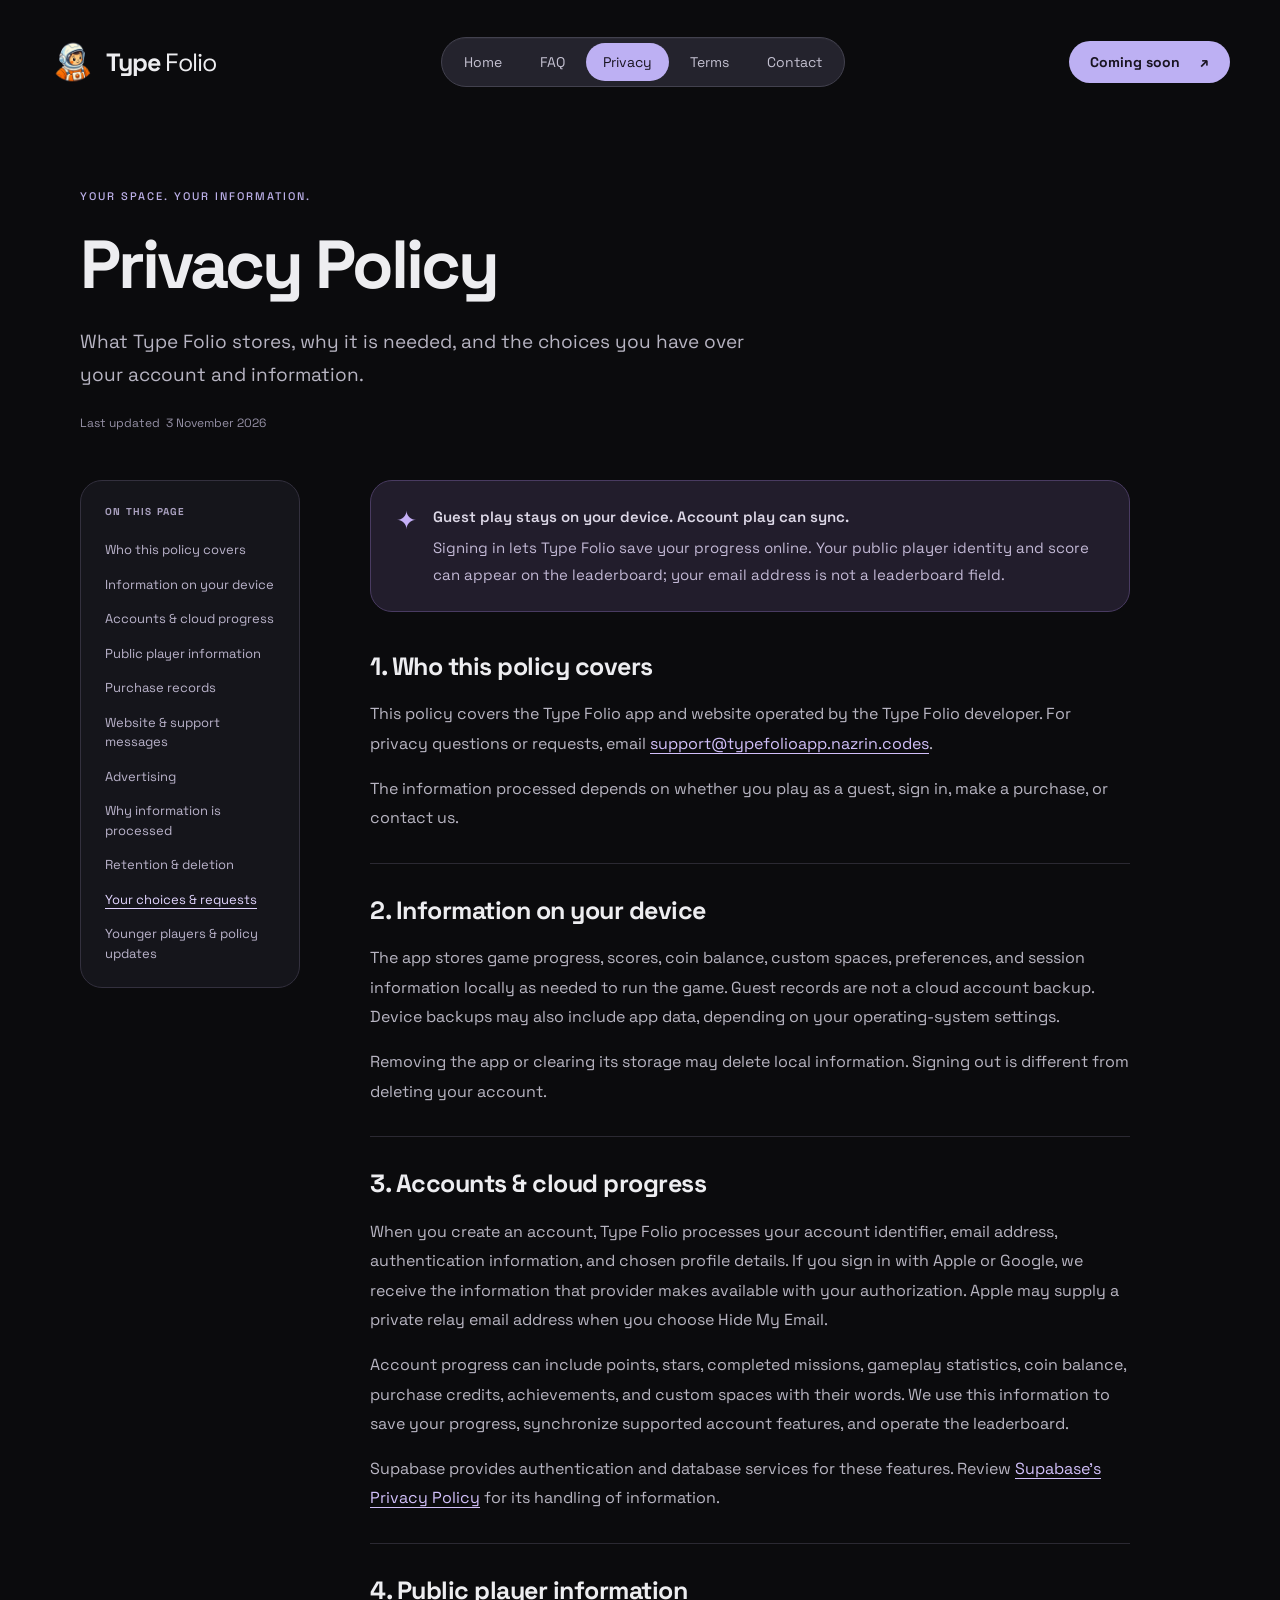
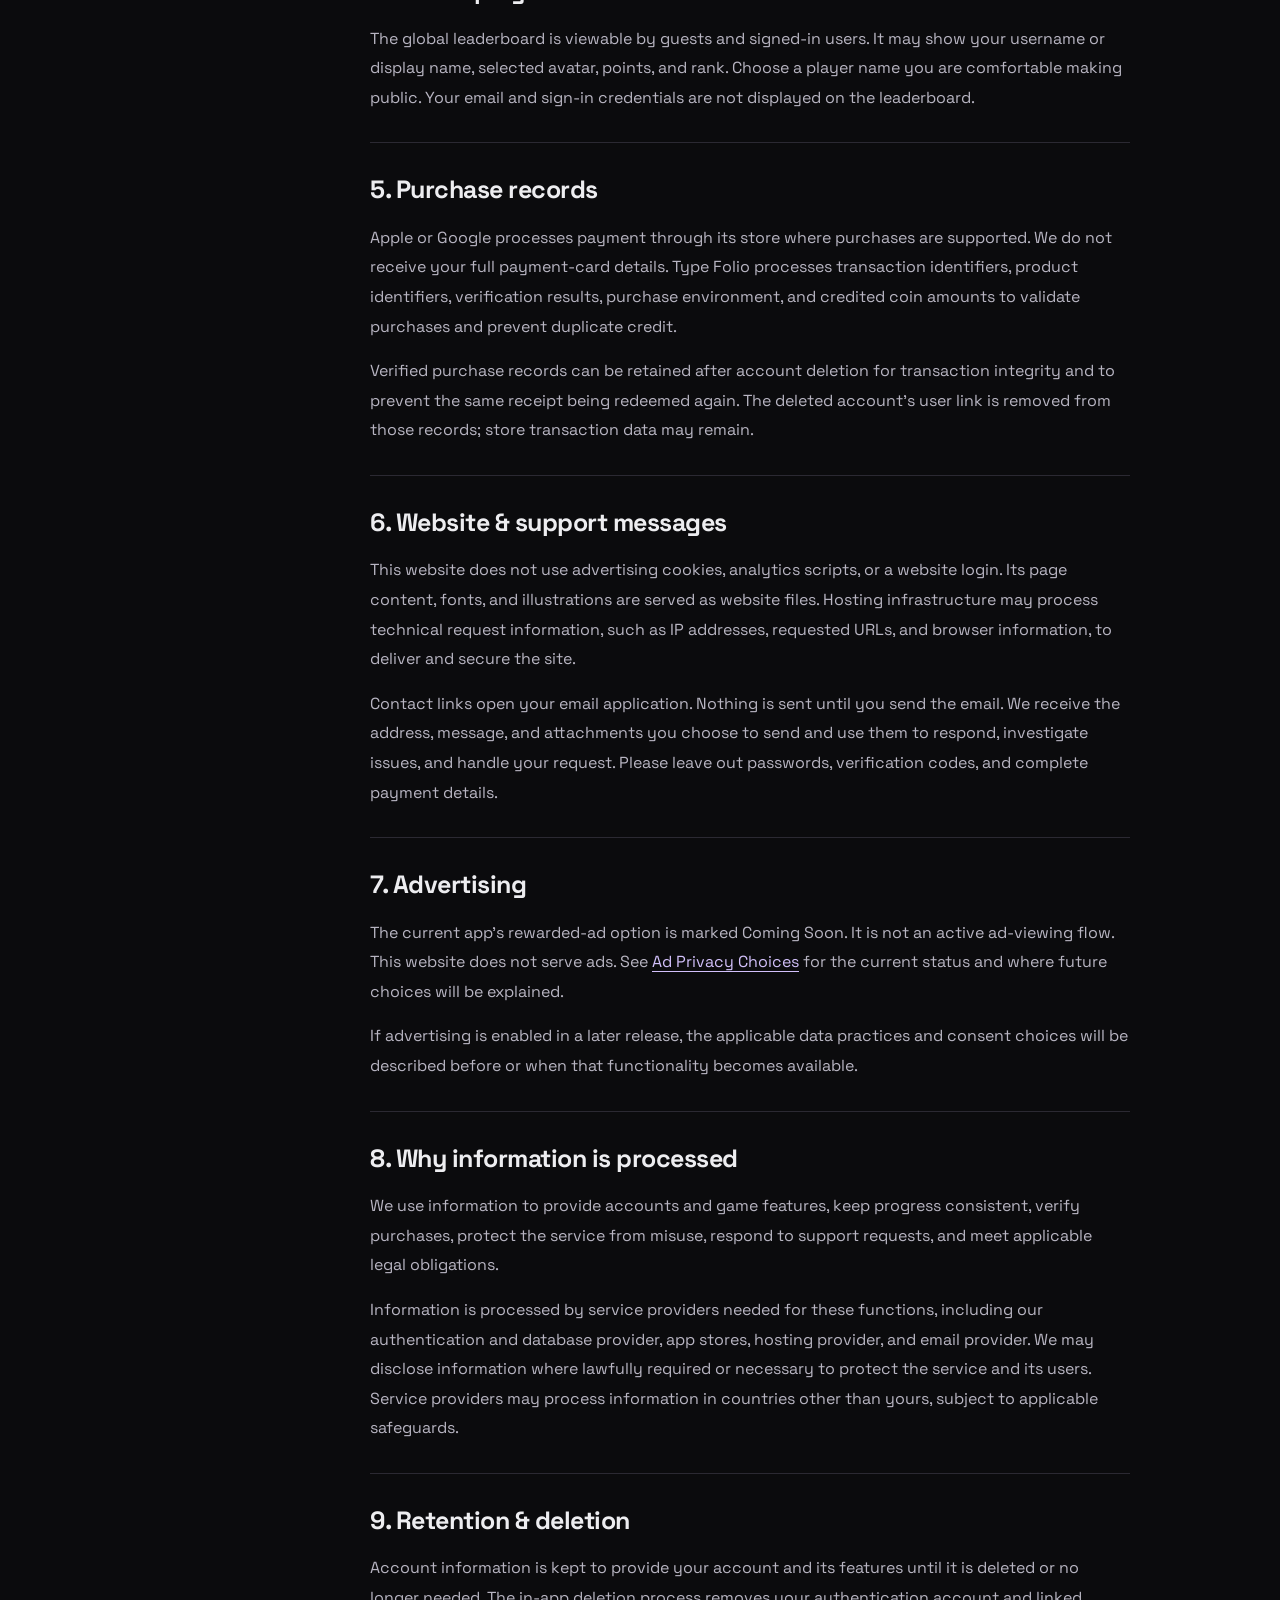
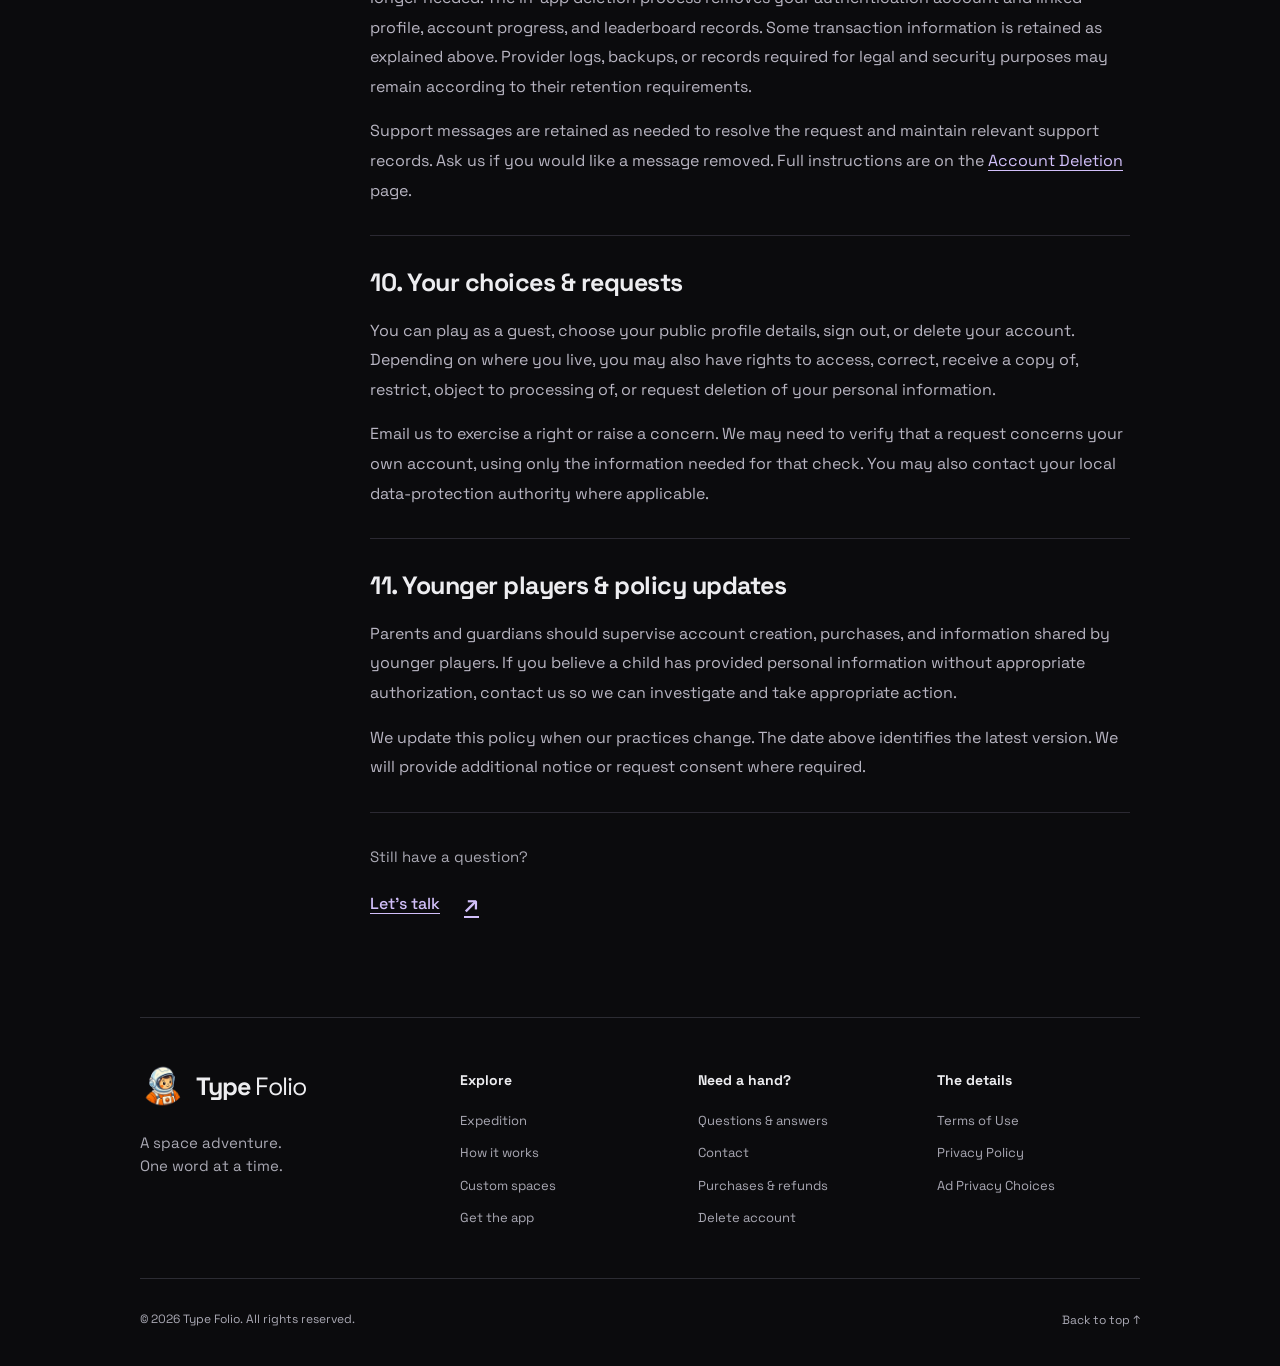
==== privacy/index.html @ df559424 "Initial release." ====
<!doctype html><html lang="en"><head><meta charset="utf-8"><meta name="viewport" content="width=device-width, initial-scale=1"><meta name="theme-color" content="#0b0b0d"><meta name="color-scheme" content="dark"><meta name="description" content="What Type Folio stores, why it is needed, and the choices you have over your account and information."><title>Privacy Policy — Type Folio</title><link rel="icon" type="image/png" href="../favicon.png"><link rel="apple-touch-icon" href="../assets/apple-touch-icon.png"><link rel="stylesheet" href="../styles.css"><link rel="stylesheet" href="../site-pages.css"><script src="../script.js" defer></script></head><body class="reading-page" id="top"><a class="skip-link" href="#main">Skip to content</a><div class="header-shell"><header class="site-header container">
<a class="brand" href="../index.html" aria-label="Type Folio home"><img src="../assets/icon.webp" width="46" height="46" alt=""><span>Type <b>Folio</b></span></a>
<button class="menu-toggle" type="button" aria-expanded="false" aria-controls="main-nav" aria-label="Open navigation"><span></span><span></span></button>
<nav class="main-nav" id="main-nav" aria-label="Main navigation"><a href="../index.html">Home</a><a href="../faq/">FAQ</a><a href="../privacy/" class="active" aria-current="page">Privacy</a><a href="../terms/">Terms</a><a href="../contact/">Contact</a></nav>
<a class="button header-cta" href="../index.html#download">Coming soon <span aria-hidden="true">↗</span></a>
</header></div><main class="container reading-main" id="main"><div class="legal-intro"><p class="eyebrow">YOUR SPACE. YOUR INFORMATION.</p><h1>Privacy Policy</h1><p>What Type Folio stores, why it is needed, and the choices you have over your account and information.</p><span class="legal-updated">Last updated <time datetime="2026-11-03">3 November 2026</time></span></div><div class="legal-layout"><nav class="legal-toc" aria-label="On this page"><span>ON THIS PAGE</span><a href="#overview">Who this policy covers</a><a href="#local-data">Information on your device</a><a href="#account-data">Accounts & cloud progress</a><a href="#public-profile">Public player information</a><a href="#purchase-data">Purchase records</a><a href="#website">Website & support messages</a><a href="#advertising">Advertising</a><a href="#use-and-sharing">Why information is processed</a><a href="#retention">Retention & deletion</a><a href="#choices">Your choices & requests</a><a href="#children-and-updates">Younger players & policy updates</a></nav><article class="legal-content"><aside class="legal-highlight"><span aria-hidden="true">✦</span><p><strong>Guest play stays on your device. Account play can sync.</strong>Signing in lets Type Folio save your progress online. Your public player identity and score can appear on the leaderboard; your email address is not a leaderboard field.</p></aside><section id="overview"><h2>1. Who this policy covers</h2><p>This policy covers the Type Folio app and website operated by the Type Folio developer. For privacy questions or requests, email <a href="mailto:support@typefolioapp.nazrin.codes">support@typefolioapp.nazrin.codes</a>.</p><p>The information processed depends on whether you play as a guest, sign in, make a purchase, or contact us.</p></section><section id="local-data"><h2>2. Information on your device</h2><p>The app stores game progress, scores, coin balance, custom spaces, preferences, and session information locally as needed to run the game. Guest records are not a cloud account backup. Device backups may also include app data, depending on your operating-system settings.</p><p>Removing the app or clearing its storage may delete local information. Signing out is different from deleting your account.</p></section><section id="account-data"><h2>3. Accounts & cloud progress</h2><p>When you create an account, Type Folio processes your account identifier, email address, authentication information, and chosen profile details. If you sign in with Apple or Google, we receive the information that provider makes available with your authorization. Apple may supply a private relay email address when you choose Hide My Email.</p><p>Account progress can include points, stars, completed missions, gameplay statistics, coin balance, purchase credits, achievements, and custom spaces with their words. We use this information to save your progress, synchronize supported account features, and operate the leaderboard.</p><p>Supabase provides authentication and database services for these features. Review <a href="https://supabase.com/privacy">Supabase’s Privacy Policy</a> for its handling of information.</p></section><section id="public-profile"><h2>4. Public player information</h2><p>The global leaderboard is viewable by guests and signed-in users. It may show your username or display name, selected avatar, points, and rank. Choose a player name you are comfortable making public. Your email and sign-in credentials are not displayed on the leaderboard.</p></section><section id="purchase-data"><h2>5. Purchase records</h2><p>Apple or Google processes payment through its store where purchases are supported. We do not receive your full payment-card details. Type Folio processes transaction identifiers, product identifiers, verification results, purchase environment, and credited coin amounts to validate purchases and prevent duplicate credit.</p><p>Verified purchase records can be retained after account deletion for transaction integrity and to prevent the same receipt being redeemed again. The deleted account’s user link is removed from those records; store transaction data may remain.</p></section><section id="website"><h2>6. Website & support messages</h2><p>This website does not use advertising cookies, analytics scripts, or a website login. Its page content, fonts, and illustrations are served as website files. Hosting infrastructure may process technical request information, such as IP addresses, requested URLs, and browser information, to deliver and secure the site.</p><p>Contact links open your email application. Nothing is sent until you send the email. We receive the address, message, and attachments you choose to send and use them to respond, investigate issues, and handle your request. Please leave out passwords, verification codes, and complete payment details.</p></section><section id="advertising"><h2>7. Advertising</h2><p>The current app’s rewarded-ad option is marked Coming Soon. It is not an active ad-viewing flow. This website does not serve ads. See <a href="../ad-privacy/">Ad Privacy Choices</a> for the current status and where future choices will be explained.</p><p>If advertising is enabled in a later release, the applicable data practices and consent choices will be described before or when that functionality becomes available.</p></section><section id="use-and-sharing"><h2>8. Why information is processed</h2><p>We use information to provide accounts and game features, keep progress consistent, verify purchases, protect the service from misuse, respond to support requests, and meet applicable legal obligations.</p><p>Information is processed by service providers needed for these functions, including our authentication and database provider, app stores, hosting provider, and email provider. We may disclose information where lawfully required or necessary to protect the service and its users. Service providers may process information in countries other than yours, subject to applicable safeguards.</p></section><section id="retention"><h2>9. Retention & deletion</h2><p>Account information is kept to provide your account and its features until it is deleted or no longer needed. The in-app deletion process removes your authentication account and linked profile, account progress, and leaderboard records. Some transaction information is retained as explained above. Provider logs, backups, or records required for legal and security purposes may remain according to their retention requirements.</p><p>Support messages are retained as needed to resolve the request and maintain relevant support records. Ask us if you would like a message removed. Full instructions are on the <a href="../delete-account/">Account Deletion</a> page.</p></section><section id="choices"><h2>10. Your choices & requests</h2><p>You can play as a guest, choose your public profile details, sign out, or delete your account. Depending on where you live, you may also have rights to access, correct, receive a copy of, restrict, object to processing of, or request deletion of your personal information.</p><p>Email us to exercise a right or raise a concern. We may need to verify that a request concerns your own account, using only the information needed for that check. You may also contact your local data-protection authority where applicable.</p></section><section id="children-and-updates"><h2>11. Younger players & policy updates</h2><p>Parents and guardians should supervise account creation, purchases, and information shared by younger players. If you believe a child has provided personal information without appropriate authorization, contact us so we can investigate and take appropriate action.</p><p>We update this policy when our practices change. The date above identifies the latest version. We will provide additional notice or request consent where required.</p></section><div class="legal-endnote"><p>Still have a question?</p><a class="text-link" href="../contact/">Let’s talk <span aria-hidden="true">↗</span></a></div></article></div></main><footer class="site-footer container"><div class="footer-main"><div class="footer-brand"><a class="brand" href="../index.html"><img src="../assets/icon.webp" width="42" height="42" alt=""><span>Type <b>Folio</b></span></a><p>A space adventure.<br>One word at a time.</p></div><div class="footer-links"><h2>Explore</h2><a href="../index.html#expedition">Expedition</a><a href="../index.html#how-it-works">How it works</a><a href="../index.html#custom-spaces">Custom spaces</a><a href="../index.html#download">Get the app</a></div><div class="footer-links"><h2>Need a hand?</h2><a href="../faq/">Questions & answers</a><a href="../contact/">Contact</a><a href="../purchases/">Purchases & refunds</a><a href="../delete-account/">Delete account</a></div><div class="footer-links"><h2>The details</h2><a href="../terms/">Terms of Use</a><a href="../privacy/">Privacy Policy</a><a href="../ad-privacy/">Ad Privacy Choices</a></div></div><div class="footer-bottom"><p>© <span id="year">2026</span> Type Folio. All rights reserved.</p><a href="#top">Back to top <span aria-hidden="true">↑</span></a></div></footer></body></html>
---- styles.css ----
@font-face{font-family:Space;src:url('assets/space-grotesk.ttf') format('truetype');font-weight:300 700;font-display:swap}
:root{color-scheme:dark;--bg:#0b0b0d;--panel:#141418;--text:#ededf0;--muted:#aaa9b4;--line:#2c2c33;--blue:#849cff;--lilac:#beb1f5}
*{box-sizing:border-box}html{scroll-behavior:smooth;scroll-padding-top:110px}body{margin:0;background:var(--bg);color:var(--text);font-family:Space,Arial,sans-serif;-webkit-font-smoothing:antialiased}button,a{-webkit-tap-highlight-color:transparent}a{color:inherit;text-decoration:none}button{font:inherit;color:inherit;cursor:pointer}button:focus-visible,a:focus-visible,summary:focus-visible,[tabindex="0"]:focus-visible{outline:3px solid var(--blue);outline-offset:7px}img{display:block;max-width:100%;height:auto}p,h1,h2,h3{margin:0}p{color:var(--muted);line-height:1.55}button{border:0}svg{display:block}::selection{background:#8399ff;color:#0b0b0d}.container{width:min(100% - 64px,1000px);margin-inline:auto}.site-header{position:sticky;top:0;z-index:20;background:#0b0b0deF;backdrop-filter:blur(16px);border-bottom:1px solid var(--line)}.nav{height:82px;display:flex;align-items:center;justify-content:space-between}.brand{display:inline-flex;gap:10px;align-items:center;font-size:25px;letter-spacing:-1.3px;font-weight:700}.brand img{object-fit:contain}.button{display:inline-flex;align-items:center;justify-content:center;gap:30px;background:#2c2c33;padding:13px 27px;border-radius:10px;font-size:16px;font-weight:700;transition:background .2s,transform .2s}.button:hover{background:#3a3a45;transform:translateY(-2px)}.skip-link{position:fixed;top:-80px;left:20px;padding:16px;background:var(--text);color:var(--bg);z-index:100}.skip-link:focus{top:10px}
.hero{padding-top:134px;padding-bottom:110px}.hero h1{font-size:clamp(76px,9.1vw,132px);line-height:.99;letter-spacing:-8px;font-weight:700}.hero h1 span{color:var(--lilac)}.hero-bottom{margin-top:52px;display:flex;align-items:flex-end;justify-content:space-between}.hero-bottom p{font-size:25px;line-height:1.4}.text-link{display:inline-flex;align-items:center;gap:24px;font-size:16px;font-weight:500;padding-block:12px}.text-link:hover{color:var(--lilac)}.text-link span{font-size:24px}.showcase{display:grid;grid-template-columns:1fr 1fr;gap:45px;align-items:center;min-height:780px}.showcase-copy{padding-bottom:55px;position:relative;z-index:2}.feature-tabs button{width:100%;display:flex;justify-content:space-between;padding:22px 0;border-top:1px solid #45454e;background:transparent;text-align:left;color:#8d8c98;font-size:25px;font-weight:500;transition:color .2s}.feature-tabs button:last-child{border-bottom:1px solid #45454e}.feature-tabs button span{opacity:0}.feature-tabs button[aria-selected="true"],.feature-tabs button:hover{color:var(--text)}.feature-tabs button[aria-selected="true"] span{opacity:1;color:var(--lilac)}.preview-description{font-size:18px;margin-top:30px;max-width:355px;min-height:112px}.showcase-visual{position:relative;display:flex;justify-content:flex-end;isolation:isolate}.phone{position:relative;border:3px solid #53535b;border-radius:48px;padding:7px;background:#030305;box-shadow:inset 0 0 0 2px #202024,0 25px 65px #0007;flex-shrink:0;overflow:hidden}.phone img{width:100%;border-radius:37px}.phone .island{position:absolute;top:15px;left:50%;transform:translateX(-50%);width:25%;height:24px;background:#030305;border-radius:20px}.hero-phone{width:367px;transform:rotate(3deg)}.orbit{position:absolute;width:620px;height:300px;border:1px solid #363042;border-radius:50%;z-index:-1;left:-150px;top:290px;transform:rotate(-32deg)}.orbit-two{transform:rotate(30deg);border-color:#262532}.floating-star{position:absolute;font-size:70px;color:var(--lilac);left:0;top:100px}.section-space{margin-top:175px}.eyebrow,.mini-label{font-size:12px;letter-spacing:2px;font-weight:500;color:var(--muted)}h2{font-size:clamp(48px,6.5vw,86px);line-height:1.04;letter-spacing:-4.5px;font-weight:700}.intro h2{margin-top:27px}.large-copy{font-size:27px;line-height:1.5;max-width:860px;margin-top:36px}.giant-type{font-size:clamp(85px,12vw,166px);font-weight:700;line-height:.95;letter-spacing:-10px;position:relative;padding:135px 0 80px;color:#ededf0}.giant-type span{display:block;color:#38383f}.giant-type img{position:absolute;width:660px;top:55px;right:-75px;transform:rotate(-9deg);pointer-events:none}.section-heading{display:flex;justify-content:space-between;align-items:flex-end;gap:30px;margin-bottom:52px}.section-heading>p{font-size:24px;line-height:1.4;max-width:350px;padding-bottom:6px}.panel{background:var(--panel);border:1px solid var(--line);border-radius:30px;overflow:hidden}.gameplay-panel{height:675px;display:flex;gap:36px;padding:65px 50px 0 58px;position:relative;background:radial-gradient(ellipse at 90% 80%,#1d2741,transparent 65%),var(--panel)}.gameplay-copy{flex:1;padding-top:10px;z-index:1}.gameplay-copy h3,.leaderboard-copy h3{font-size:62px;letter-spacing:-3px;line-height:1.08;margin-top:28px}.gameplay-copy p{font-size:18px;max-width:310px;margin-top:24px}.gameplay-phone{width:345px;transform:rotate(7deg);align-self:flex-start}.word-keys{display:flex;gap:7px;margin-top:38px}.word-keys span{height:47px;width:44px;display:grid;place-items:center;background:#292b39;border:1px solid #4e5166;border-bottom:5px solid #1d1f2a;border-radius:9px;color:#d4d9fa;font-size:20px}.feature-grid{display:grid;grid-template-columns:1fr 1fr;gap:65px;margin-top:55px}.feature-card h3{font-size:30px;letter-spacing:-1px;margin:25px 0 13px}.feature-card p{font-size:19px}.feature-icon{width:54px;height:54px;display:grid;place-items:center;border-radius:15px}.ice{font-size:38px;background:#1b3448;color:#bce8ff}.shield{background:#163e31;color:#7aebb4;padding:8px}.difficulty-options{display:grid;grid-template-columns:repeat(3,1fr);gap:12px;margin-bottom:20px}.difficulty-options button{padding:22px 25px;border:1px solid var(--line);border-radius:14px;background:transparent;text-align:left;display:flex;justify-content:space-between;font-size:20px}.difficulty-options button span{font-size:14px;color:var(--muted)}.difficulty-options button[aria-selected=true]{background:#2b2938;border-color:#807694}.difficulty-options button[aria-selected=true] span{color:#e5d2ff}.difficulty-panel{display:grid;grid-template-columns:1fr 1fr;min-height:340px;padding:55px;align-items:center}.difficulty-panel h3{font-size:clamp(30px,4vw,56px);letter-spacing:-2px;margin:19px 0}.difficulty-panel p{max-width:350px;font-size:18px}.difficulty-art{position:relative;min-height:230px}.difficulty-art img{position:absolute;width:420px;max-width:none;top:-15px;left:-15px}.speed-line{position:absolute;left:0;top:50%;width:90px;height:1px;background:linear-gradient(90deg,transparent,#9a9ebd);transform:rotate(-25deg)}.speed-line:nth-child(2){top:70%;left:40px;width:130px}.speed-line:nth-child(3){top:90%;left:60px;width:70px}.custom-panel{height:700px;display:grid;grid-template-columns:1fr 1fr;gap:30px;padding:55px 55px 0}.custom-copy h3,.progress-grid h3{font-size:32px;letter-spacing:-1px}.custom-copy p{font-size:19px;max-width:340px;margin-top:20px}.custom-world{width:440px;max-width:125%;margin-top:16px;margin-left:-55px}.custom-phone{width:340px;margin-top:68px;transform:rotate(5deg)}.progress-grid{display:grid;grid-template-columns:1fr 1fr;gap:24px}.progress-grid article{height:620px;padding:40px 34px}.progress-grid p{font-size:19px;margin-top:18px}.badges-art{position:relative;height:310px;margin:10px -34px}.badges-art img{position:absolute;width:48%;top:90px;left:-5%;transform:rotate(-14deg)}.badges-art img:nth-child(2){width:65%;left:18%;top:26px;z-index:1;transform:rotate(4deg)}.badges-art img:nth-child(3){left:58%;transform:rotate(17deg)}.badge-panel>.mini-label{display:block;text-align:center;margin-top:15px}.growth-phone{width:280px;margin:37px auto 0;transform:rotate(-6deg)}.leaderboard-panel{height:700px;display:grid;grid-template-columns:1fr 1fr;gap:45px;padding:65px 50px 0 58px;background:radial-gradient(ellipse at 100% 100%,#172e37,transparent 65%),var(--panel)}.leaderboard-copy p{font-size:19px;margin-top:24px}.leaderboard-copy .text-link{margin-top:20px}.leaderboard-phone{width:340px;transform:rotate(6deg);margin-top:25px}.faq h2{margin-bottom:50px}.faq-list{border-top:1px solid var(--line)}details{border-bottom:1px solid var(--line);padding:27px 0}summary{list-style:none;display:flex;justify-content:space-between;align-items:center;gap:25px;cursor:pointer;font-size:23px;font-weight:500}summary::-webkit-details-marker{display:none}summary span{font-weight:300;font-size:33px;color:var(--muted)}details[open] summary span{transform:rotate(45deg)}details p{font-size:18px;max-width:790px;margin-top:20px;padding-right:30px}.download{padding-bottom:110px}.download-icon{margin-bottom:40px;width:110px}.download h2{font-size:clamp(60px,8.1vw,112px);letter-spacing:-6px}.download h2 span{color:var(--lilac)}.download>p{font-size:26px;margin-top:32px}.store-options{display:flex;flex-wrap:wrap;align-items:flex-start;gap:12px;margin-top:29px}.store-card{display:flex;align-items:center;gap:10px;background:#202025;border:1px solid #393940;border-radius:12px;padding:11px 19px;flex:0 0 auto;width:176px;max-width:100%;text-align:left}.store-card svg{width:27px;height:31px;flex-shrink:0}.store-card div>span{display:block;font-size:9px;line-height:1.4;color:var(--muted);white-space:nowrap}.store-card strong{display:block;font-size:19px;line-height:1.2;font-weight:700;letter-spacing:-.4px;white-space:nowrap}.footer{border-top:1px solid var(--line);display:flex;align-items:center;justify-content:space-between;gap:25px;padding-block:35px}.footer .brand{font-size:21px}.footer p{font-size:13px}.footer .text-link{font-size:13px}
@media(min-width:1500px){.hero{padding-top:155px}}@media(max-width:1000px){.giant-type img{right:-10px;width:59%}.hero h1{letter-spacing:-6px}.showcase{gap:25px}.hero-phone{width:320px}.showcase-visual{justify-content:center}.orbit{width:480px;left:-70px}.gameplay-panel,.leaderboard-panel{padding-inline:35px}.gameplay-phone,.leaderboard-phone{width:300px}.custom-panel{padding-inline:35px;gap:20px}.custom-phone{width:290px}.section-heading>p{font-size:20px}.progress-grid article{padding-inline:25px}.progress-grid h3{font-size:28px}}
@media(max-width:700px){.container{width:calc(100% - 40px)}.nav{height:72px}.brand{font-size:22px}.brand img{width:34px}.nav-cta{font-size:12px;padding:12px 16px;gap:14px}.hero{padding:82px 0 60px}.hero h1{font-size:clamp(62px,12vw,85px);letter-spacing:-4px;line-height:1.02}.hero-bottom{margin-top:32px;align-items:flex-start;flex-direction:column;gap:20px}.hero-bottom p{font-size:21px}.showcase{display:flex;flex-direction:column-reverse;gap:35px;min-height:0;overflow:hidden;padding-top:12px}.showcase-visual{width:100%;padding-bottom:8px}.hero-phone{width:265px;border-radius:38px;padding:5px;transform:rotate(3deg)}.phone img{border-radius:31px}.phone .island{height:18px;top:11px}.orbit{top:210px;left:calc(50% - 240px);width:480px;height:220px}.floating-star{left:2%;top:80px;font-size:48px}.showcase-copy{width:100%;padding-bottom:0}.feature-tabs button{padding:18px 0;font-size:23px}.preview-description{font-size:17px;min-height:80px;max-width:100%}.section-space{margin-top:100px}h2{font-size:48px;letter-spacing:-2.6px}.eyebrow{font-size:10px}.large-copy{font-size:22px;margin-top:25px}.giant-type{padding:75px 0 10px;font-size:85px;letter-spacing:-5px;min-height:280px}.giant-type img{width:80%;top:80px;right:-10px}.section-heading{display:block;margin-bottom:30px}.section-heading>p{margin-top:22px;font-size:21px}.panel{border-radius:23px}.gameplay-panel{height:855px;padding:35px 30px 0;display:block}.gameplay-copy h3{font-size:47px;margin-top:20px;letter-spacing:-2px}.gameplay-copy h3 br{display:none}.gameplay-copy p{font-size:17px;max-width:none}.word-keys{margin-top:25px}.gameplay-phone{width:260px;margin:40px auto 0;transform:rotate(5deg)}.phone{border-radius:38px;padding:5px}.feature-grid{grid-template-columns:1fr;gap:40px;margin-top:38px}.feature-card h3{font-size:27px;margin-top:18px}.feature-card p{font-size:18px}.difficulty-options{gap:7px}.difficulty-options button{padding:17px 10px;font-size:15px;display:block}.difficulty-options button span{display:block;font-size:11px;margin-top:6px}.difficulty-panel{padding:33px 27px;display:block;min-height:460px}.difficulty-panel h3{font-size:40px}.difficulty-panel p{font-size:17px}.difficulty-art{min-height:220px}.difficulty-art img{width:330px;left:0;top:-25px;max-width:115%}.custom-panel{height:850px;display:block;padding:35px 28px 0;position:relative}.custom-copy p{font-size:17px;max-width:none}.custom-world{width:210px;margin:-5px 0 0 auto;position:absolute;right:-30px;top:225px;z-index:2;pointer-events:none}.custom-phone{width:270px;margin:45px auto 0;transform:rotate(-5deg)}.progress-grid{grid-template-columns:1fr;gap:20px}.progress-grid article{height:520px;padding:34px 28px}.progress-grid h3{font-size:29px}.progress-grid p{font-size:17px}.badges-art{height:260px;margin-top:25px}.badge-panel>.mini-label{margin-top:0}.growth-phone{width:265px}.leaderboard-panel{height:840px;display:block;padding:35px 28px 0}.leaderboard-copy h3{font-size:48px;margin-top:23px;letter-spacing:-2px}.leaderboard-copy h3 br{display:none}.leaderboard-copy p{font-size:17px}.leaderboard-phone{width:270px;margin:35px auto 0}.faq h2{margin-bottom:30px}summary{font-size:18px;gap:15px}details{padding:22px 0}details p{font-size:16px}.download{padding-bottom:60px}.download-icon{width:85px;margin-bottom:30px}.download h2{font-size:clamp(45px,10.8vw,75px);letter-spacing:-3px}.download>p{font-size:22px}.store-options{gap:10px;margin-top:24px}.store-card{width:160px;padding:10px 12px;gap:8px}.store-card svg{width:23px;height:26px}.store-card strong{font-size:17px}.store-card div>span{font-size:8px}.footer{flex-wrap:wrap;padding-block:28px;gap:15px}.footer .brand{font-size:19px}.footer .text-link{margin-left:auto}.footer>p{order:3;width:100%}}
@media(prefers-reduced-motion:reduce){html{scroll-behavior:auto}*,*::before,*::after{animation:none!important;transition:none!important}}

/* Keep decorative artwork within the page without restricting section widths. */
main{overflow-x:clip}.showcase>*{min-width:0}.difficulty-panel>*{min-width:0}
@media(max-width:360px){.hero h1{font-size:55px}.nav-cta{padding-inline:10px;gap:8px}.brand{gap:6px;font-size:20px}.giant-type{font-size:72px}.download h2{font-size:42px}.store-card{width:140px;padding:10px;gap:6px}.store-card strong{font-size:16px}.gameplay-copy h3{font-size:40px}.phone{max-width:100%}}
---- site-pages.css ----
/* Shared Money Stack-inspired navigation, hero composition, and dark reading pages. */
.header-shell{margin:12px 12px 0;border:0;border-radius:0;background:transparent;position:relative;z-index:30}.site-header.container{position:relative;top:auto;min-height:100px;display:flex;align-items:center;justify-content:space-between;gap:20px;width:min(100% - 64px,1180px);background:transparent;backdrop-filter:none;border:0}.brand{white-space:nowrap;font-size:25px;letter-spacing:-1px}.brand b{font-weight:400}.brand img{width:46px;height:46px}.main-nav{display:flex;gap:4px;padding:5px;border:1px solid #42414e;border-radius:99px;background:#24232d;box-shadow:inset 0 1px 0 #ffffff08}.main-nav a{font-size:14px;padding:10px 17px;border-radius:99px;color:#c3c0d0;white-space:nowrap;transition:background .2s,color .2s}.main-nav a.active,.main-nav a[aria-current]{background:#bdb0f3;color:#191421}.main-nav a:hover:not([aria-current]){background:#393443;color:#eee6ff}.main-nav a:focus-visible{outline:2px solid #dfd3ff;outline-offset:3px}.header-cta{border-radius:99px;background:#bdb0f3;color:#191421;font-size:14px;padding:12px 21px;gap:20px}.header-cta:hover{background:#d0c5fc}.menu-toggle{display:none}.home-header{background:transparent}
.home-hero{position:relative;text-align:center;padding:0;margin-top:0;overflow:visible}.hero-copy{padding:64px 0 0;position:relative;z-index:2}.hero-eyebrow{display:inline-flex;align-items:center;gap:8px;border:1px solid #494258;border-radius:99px;background:#211d2b;padding:8px 14px;font-size:10px;letter-spacing:1.4px;color:#d0c3f7;margin-bottom:24px}.home-hero h1{font-size:clamp(60px,6.6vw,88px);line-height:1.04;letter-spacing:-4.5px}.highlight{position:relative;z-index:0;color:#c6b8fb;white-space:nowrap}.highlight:after{content:"";position:absolute;height:13px;bottom:4px;left:0;right:0;background:#67538b66;transform:rotate(-1.1deg);z-index:-1;border-radius:3px}.hero-description{font-size:20px;line-height:1.6;max-width:560px;margin:27px auto 24px}.hero-actions{display:flex;align-items:center;justify-content:center;gap:26px}.hero-actions .button{background:#bdb0f3;color:#191421;border-radius:99px;font-size:16px;padding:15px 24px;gap:24px}.hero-actions .text-link{font-size:15px}.platform-note{font-size:12px;margin-top:19px}.hero-stage{height:770px;position:relative;margin:60px auto 0;isolation:isolate}.stage-phone{position:absolute;left:50%;top:0;transform:translateX(-50%);border-radius:39px;padding:7px;border-width:2px}.stage-phone img{border-radius:30px}.phone-center{width:310px;z-index:3}.side-phone{width:245px;top:75px;z-index:1}.phone-left{transform:translateX(calc(-50% - 243px)) rotate(-10deg)}.phone-right{transform:translateX(calc(-50% + 243px)) rotate(10deg)}.stage-orbit{position:absolute;left:50%;top:32%;border:1px solid #8972ba4d;border-radius:50%;transform:translateX(-50%) rotate(-13deg);z-index:-1}.stage-orbit-one{width:940px;height:330px}.stage-orbit-two{width:1120px;height:490px;top:22%;opacity:.5}.hero-stage:before{content:"";position:absolute;inset:0 -100px 0;background:radial-gradient(ellipse,#33264155,transparent 65%);z-index:-2}.floating-card{position:absolute;z-index:5;display:flex;align-items:center;gap:13px;background:#24232ef2;border:1px solid #555062;border-radius:21px;box-shadow:0 16px 40px #0006;text-align:left;padding:16px 20px;backdrop-filter:blur(10px)}.floating-card strong{display:block;font-size:16px;letter-spacing:-.3px}.floating-card div>span{font-size:12px;color:var(--muted);display:block;margin-top:3px}.float-orbit{left:0;top:125px;transform:rotate(-4deg)}.float-words{right:0;bottom:130px;transform:rotate(4deg)}.round-symbol{display:grid;place-items:center;width:42px;height:42px;border-radius:50%;background:#393047;color:#d3c3ff;font-size:26px}.float-words img{width:48px}.home-hero+.showcase{margin-top:65px}
/* Footer routes are available without JavaScript. */
.site-footer{padding-top:90px;padding-bottom:30px;margin-top:80px;border-top:1px solid var(--line)}.footer-main{display:grid;grid-template-columns:1.4fr 1fr 1fr 1fr;gap:35px;padding-bottom:50px}.footer-brand p{font-size:15px;margin-top:17px}.footer-links h2{font-size:14px;line-height:1.4;letter-spacing:0;margin:8px 0 20px}.footer-links a{display:block;font-size:13px;color:var(--muted);margin-top:13px;line-height:1.5}.footer-links a:hover{color:var(--lilac)}.footer-bottom{border-top:1px solid var(--line);padding-top:25px;display:flex;align-items:center;justify-content:space-between;gap:20px;font-size:12px}.footer-bottom p{font-size:12px}.footer-bottom>a{padding:8px 0;color:var(--muted)}
/* Quiet reading surfaces, including system light-mode environments. */
.reading-page{color-scheme:dark;background:#0b0b0d;color:#ededf0}.reading-main.container{width:min(100% - 64px,1120px);overflow:visible}.legal-intro{padding:76px 0 48px;max-width:800px}.legal-intro .eyebrow{color:#bcb0e8;margin-bottom:23px;font-size:11px}.legal-intro h1{font-size:clamp(43px,6vw,68px);line-height:1.08;letter-spacing:-3px;margin:0}.legal-intro>p:not(.eyebrow){max-width:700px;font-size:19px;line-height:1.7;margin-top:25px;color:#b7b4c2}.legal-updated{display:inline-flex;gap:6px;flex-wrap:wrap;font-size:12px;color:#9590a5;margin-top:24px}.legal-layout{display:grid;grid-template-columns:220px minmax(0,1fr);gap:70px;align-items:start}.legal-toc{position:sticky;top:30px;display:flex;flex-direction:column;gap:15px;padding:24px;background:#15151b;border:1px solid #33303e;border-radius:22px}.legal-toc>span{font-size:10px;font-weight:700;letter-spacing:1.2px;color:#aaa1c0;margin-bottom:7px}.legal-toc>a{font-size:13px;line-height:1.5;color:#bab3cb}.legal-toc>a:hover,.legal-toc>a[aria-current=location]{color:#e2d5ff;text-decoration:underline;text-underline-offset:4px}.legal-content{min-width:0;max-width:760px}.legal-highlight{display:flex;gap:16px;background:#221d2c;border:1px solid #493b61;border-radius:22px;padding:23px 25px;margin-bottom:38px}.legal-highlight>span{color:#c5aff7;font-size:25px;line-height:1.3}.legal-highlight p{font-size:15px;line-height:1.75;color:#c2b8d5}.legal-highlight strong{display:block;color:#e0d2ff;margin-bottom:5px}.legal-content section{padding-bottom:30px;margin-bottom:30px;border-bottom:1px solid #2b2932;scroll-margin-top:30px}.legal-content h2{font-size:25px;line-height:1.3;letter-spacing:-.5px;font-weight:700;margin-bottom:17px}.legal-content h3{font-size:18px;letter-spacing:-.3px;line-height:1.5;margin-top:25px;margin-bottom:10px}.legal-content section p,.legal-content li{font-family:Space,Arial,sans-serif;font-size:16px;line-height:1.85;color:#b8b5c2}.legal-content section p+p{margin-top:15px}.legal-content ul,.legal-content ol{padding-left:24px;margin:14px 0 20px}.legal-content li+li{margin-top:12px}.legal-content strong{font-weight:600;color:#ddd8e7}.legal-content a,.contact-note a{text-decoration:underline;text-underline-offset:4px;color:#d2c0fa;overflow-wrap:anywhere}.legal-content a:hover,.contact-note a:hover{color:#eadeff}.legal-endnote{padding:2px 0 16px}.legal-endnote p{font-size:15px;margin-bottom:8px}.reading-page .site-footer{margin-top:70px;padding-top:45px}
/* Contact is an explicit email handoff, with no simulated form submission. */
.contact-layout{display:grid;grid-template-columns:.85fr 1.15fr;gap:80px;align-items:start}.contact-copy{padding-top:25px}.contact-copy .eyebrow{font-size:10px;margin-bottom:24px}.contact-copy h2{font-size:39px;line-height:1.15;letter-spacing:-1.6px;margin-bottom:25px}.contact-copy>p:not(.eyebrow){font-size:17px;margin-top:17px}.contact-quicklinks{margin-top:32px;border-top:1px solid var(--line)}.contact-quicklinks>a{display:flex;justify-content:space-between;border-bottom:1px solid var(--line);padding:17px 0;font-size:15px;color:#d0c4ef}.contact-card{background:#19171f;border:1px solid #37303f;border-radius:28px;padding:38px;position:relative}.contact-symbol{width:46px;height:46px;display:grid;place-items:center;border-radius:50%;background:#332b42;color:#d6c6ff;font-size:24px;margin-bottom:28px}.contact-card .eyebrow{font-size:10px;margin-bottom:15px}.contact-card h2{font-size:39px;letter-spacing:-1.5px}.contact-card>p:not(.eyebrow){font-size:15px;margin-top:20px}.contact-topics{display:grid;grid-template-columns:1fr 1fr;gap:10px;margin-top:28px}.contact-topics a{display:flex;align-items:center;justify-content:space-between;gap:10px;border:1px solid #4d435e;border-radius:12px;padding:16px;font-size:13px;background:#292331;color:#e7dcfa}.contact-topics a:hover{background:#3b2f4a}.contact-email{overflow-wrap:anywhere}.contact-email a{color:#d9c6ff;text-decoration:underline;text-underline-offset:5px}.contact-card>.contact-note{font-size:12px!important;line-height:1.7;color:#a8a0b4}
@media(max-width:1100px){.site-header.container{gap:15px;width:calc(100% - 48px)}.main-nav a{padding:10px 12px;font-size:13px}.header-cta{font-size:12px;padding:12px 17px;gap:12px}.site-header .brand{font-size:23px}.site-header .brand img{width:42px;height:42px}.legal-layout{grid-template-columns:185px minmax(0,1fr);gap:35px}.legal-toc{padding:22px 18px}.contact-layout{gap:35px}.float-orbit{left:0;top:65px}.float-words{bottom:100px}.side-phone{width:220px}.phone-left{transform:translateX(calc(-50% - 210px)) rotate(-10deg)}.phone-right{transform:translateX(calc(-50% + 210px)) rotate(10deg)}}
@media(max-width:850px){.header-cta{display:none}.main-nav a{font-size:12px;padding:10px 12px}.home-hero h1{font-size:68px;letter-spacing:-3.7px}.hero-stage{height:690px}.phone-center{width:280px}.side-phone{width:213px;top:90px}.phone-left{transform:translateX(calc(-50% - 191px)) rotate(-9deg)}.phone-right{transform:translateX(calc(-50% + 191px)) rotate(9deg)}.floating-card{padding:13px 16px}.floating-card strong{font-size:14px}.floating-card div>span{font-size:10px}.float-orbit{top:30px}.float-words{bottom:60px}.footer-main{grid-template-columns:repeat(3,minmax(0,1fr));gap:30px}.footer-brand{grid-column:1/-1}.contact-layout{grid-template-columns:1fr;gap:35px}.contact-copy{padding:0}.contact-copy h2 br{display:none}.legal-layout{gap:28px}.reading-main.container{width:calc(100% - 48px)}}
@media(max-width:640px){html{scroll-padding-top:25px}.header-shell{margin:8px 8px 0;border-radius:23px}.site-header.container{width:calc(100% - 32px);min-height:82px;z-index:35}.site-header .brand{font-size:23px;gap:8px}.site-header .brand img{width:41px;height:41px}.menu-toggle{display:flex;width:42px;height:42px;align-items:center;justify-content:center;flex-direction:column;gap:5px;border-radius:50%;border:1px solid #5c506f;background:#2b2338;color:#daccf7;z-index:36;flex-shrink:0}.menu-toggle>span{width:17px;height:2px;background:currentColor;transition:transform .2s}.menu-toggle[aria-expanded=true]>span:first-child{transform:translateY(3.5px) rotate(45deg)}.menu-toggle[aria-expanded=true]>span:last-child{transform:translateY(-3.5px) rotate(-45deg)}.main-nav{display:none;position:absolute;top:73px;left:0;right:0;padding:12px;flex-direction:column;border-radius:23px;background:#24202d;border-color:#51445f;box-shadow:0 18px 40px #0008;gap:4px}.main-nav.is-open{display:flex}.main-nav a{font-size:17px;padding:12px 18px}.home-hero.container{width:calc(100% - 40px)}.hero-copy{padding-top:38px}.hero-eyebrow{font-size:8px;padding:7px 11px;letter-spacing:1px;margin-bottom:22px}.home-hero h1{font-size:clamp(38px,9vw,58px);line-height:1.1;letter-spacing:-2.6px}.highlight:after{height:8px;bottom:2px}.hero-description{font-size:17px;margin:23px auto 20px;max-width:350px}.hero-actions{gap:8px;flex-direction:column}.hero-actions .button{font-size:14px;padding:14px 22px}.hero-actions .text-link{font-size:13px}.platform-note{font-size:10px;margin-top:16px}.hero-stage{height:570px;margin-top:43px}.phone-center{width:224px;padding:5px;border-radius:32px}.phone-center img{border-radius:25px}.side-phone{width:176px;top:56px;padding:5px;border-radius:29px}.side-phone img{border-radius:22px}.phone-left{transform:translateX(calc(-50% - 132px)) rotate(-9deg)}.phone-right{transform:translateX(calc(-50% + 132px)) rotate(9deg)}.stage-phone .island{top:10px;height:17px}.side-phone .island{height:13px;width:25%}.stage-orbit-one{width:630px;height:220px}.stage-orbit-two{width:730px;height:300px}.floating-card{padding:10px 13px;border-radius:16px;gap:8px}.floating-card strong{font-size:12px}.floating-card div>span{font-size:9px}.round-symbol{width:31px;height:31px;font-size:22px}.float-orbit{left:0;top:280px}.float-words{right:0;bottom:20px}.float-words img{width:34px;height:34px}.home-hero+.showcase{margin-top:25px}.site-footer{padding-top:35px;margin-top:50px}.footer-main{grid-template-columns:1fr 1fr;gap:30px 20px;padding-bottom:30px}.footer-brand p{font-size:13px;margin-top:13px}.footer-links h2{font-size:13px;margin-bottom:15px}.footer-links a{font-size:12px;margin-top:12px}.footer-bottom{align-items:flex-start;font-size:10px;gap:10px}.footer-bottom p{font-size:10px}.footer-bottom>a{padding:0;white-space:nowrap}.reading-main.container{width:calc(100% - 40px)}.legal-intro{padding:46px 0 30px}.legal-intro h1{font-size:43px;letter-spacing:-2px}.legal-intro .eyebrow{font-size:9px;letter-spacing:1.5px;margin-bottom:20px}.legal-intro>p:not(.eyebrow){font-size:17px;margin-top:20px}.legal-layout{grid-template-columns:1fr;gap:29px}.legal-toc{position:static;display:grid;grid-template-columns:1fr 1fr;gap:14px 18px;padding:22px}.legal-toc>span{grid-column:1/-1}.legal-toc>a{font-size:12px}.legal-highlight{padding:21px 20px;gap:12px;margin-bottom:29px}.legal-highlight p{font-size:14px}.legal-content h2{font-size:23px}.legal-content section p,.legal-content li{font-size:15px}.legal-content section{margin-bottom:26px;padding-bottom:26px}.reading-page .site-footer{padding-top:35px;margin-top:40px}.contact-copy h2{font-size:32px}.contact-copy>p:not(.eyebrow){font-size:15px}.contact-card{padding:26px 22px;border-radius:23px}.contact-card h2{font-size:34px}.contact-topics{gap:8px}.contact-topics a{font-size:12px;padding:14px 11px}.contact-email a{font-size:14px}}
@media(prefers-reduced-motion:reduce){.main-nav a,.menu-toggle>span{transition:none}}
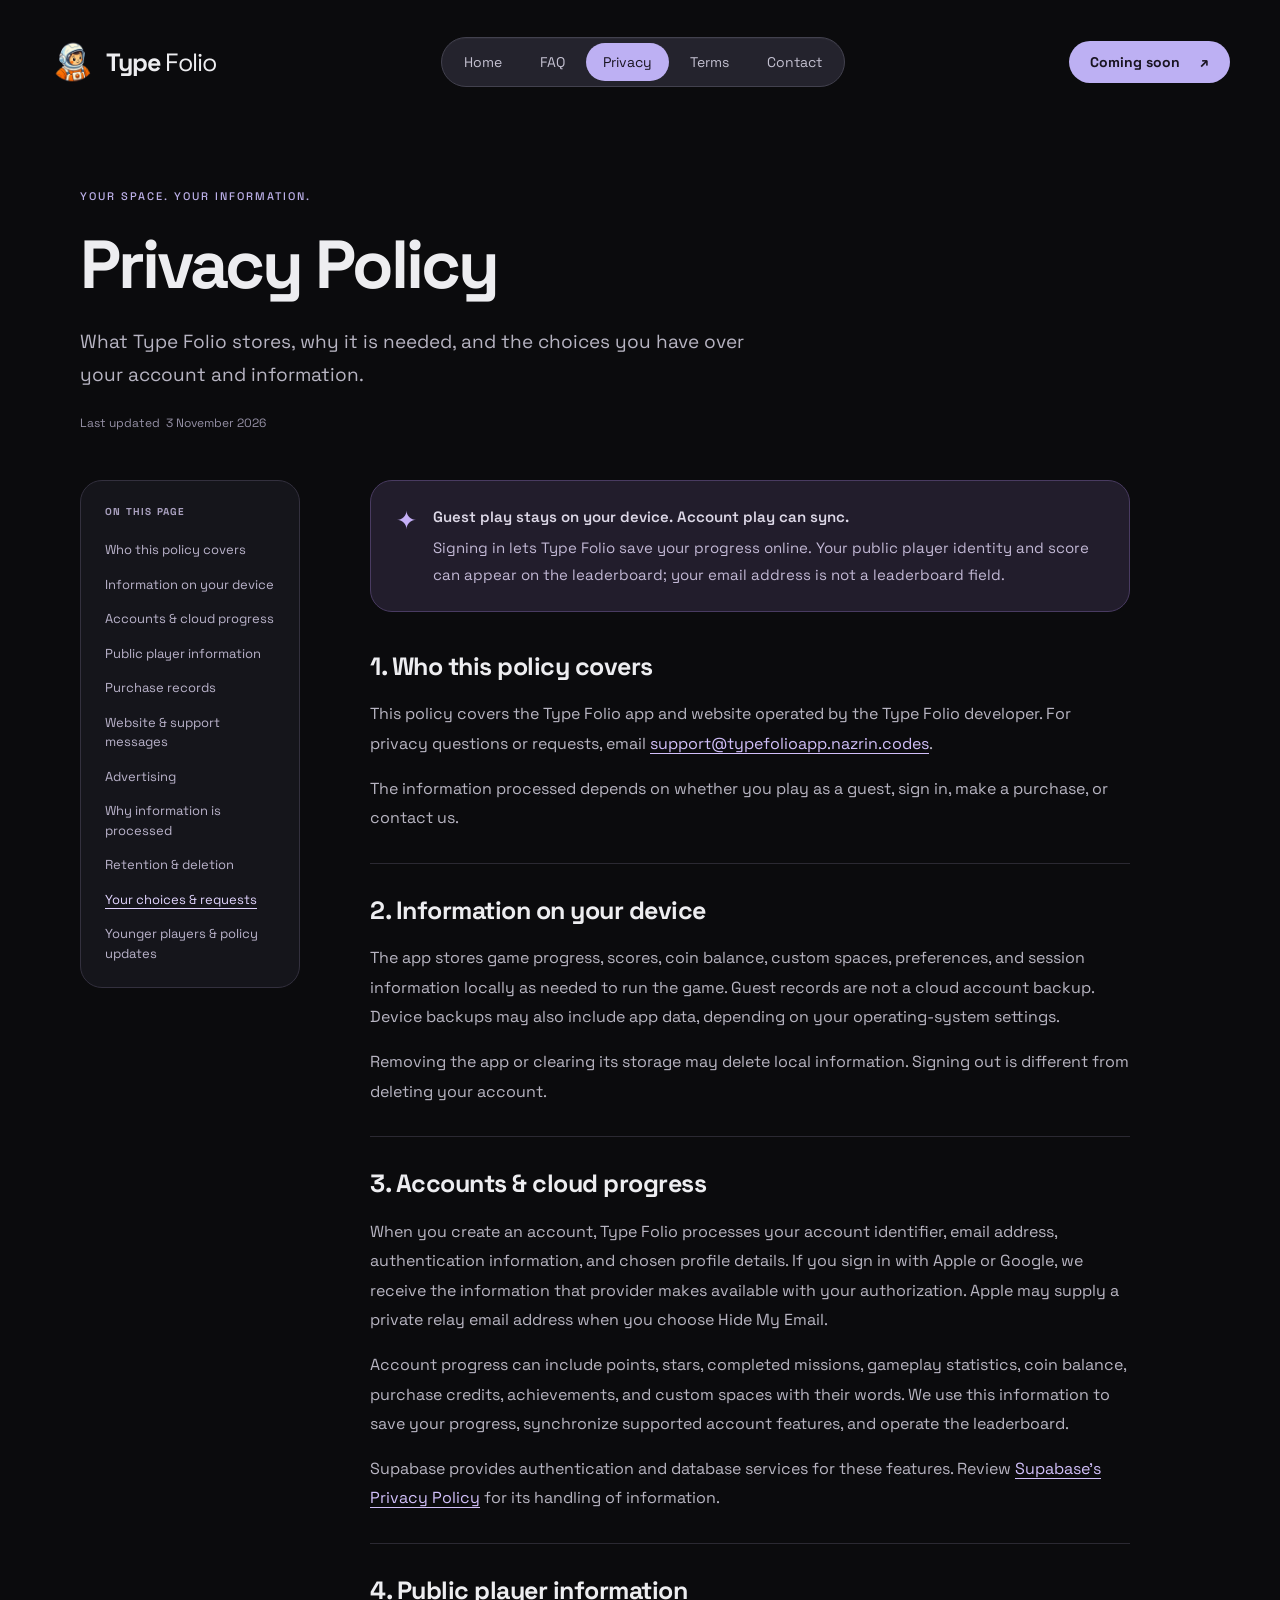
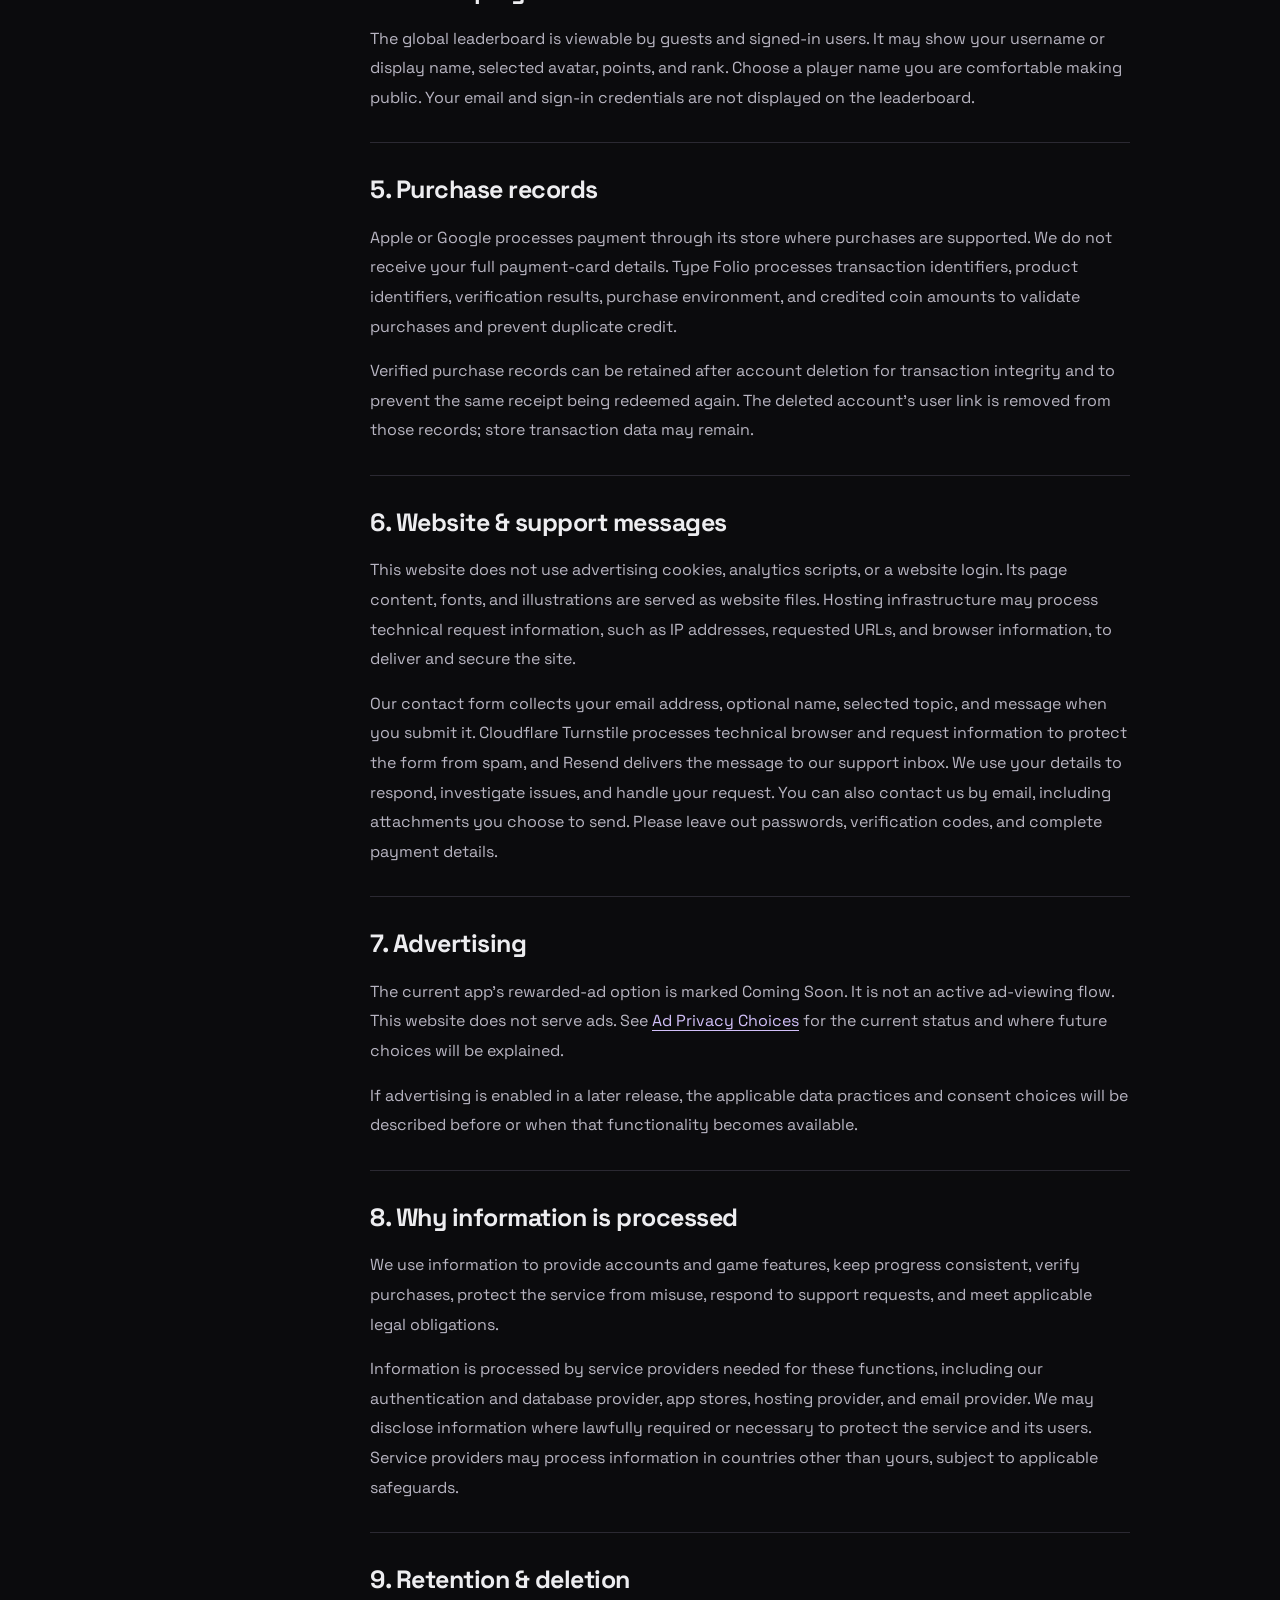
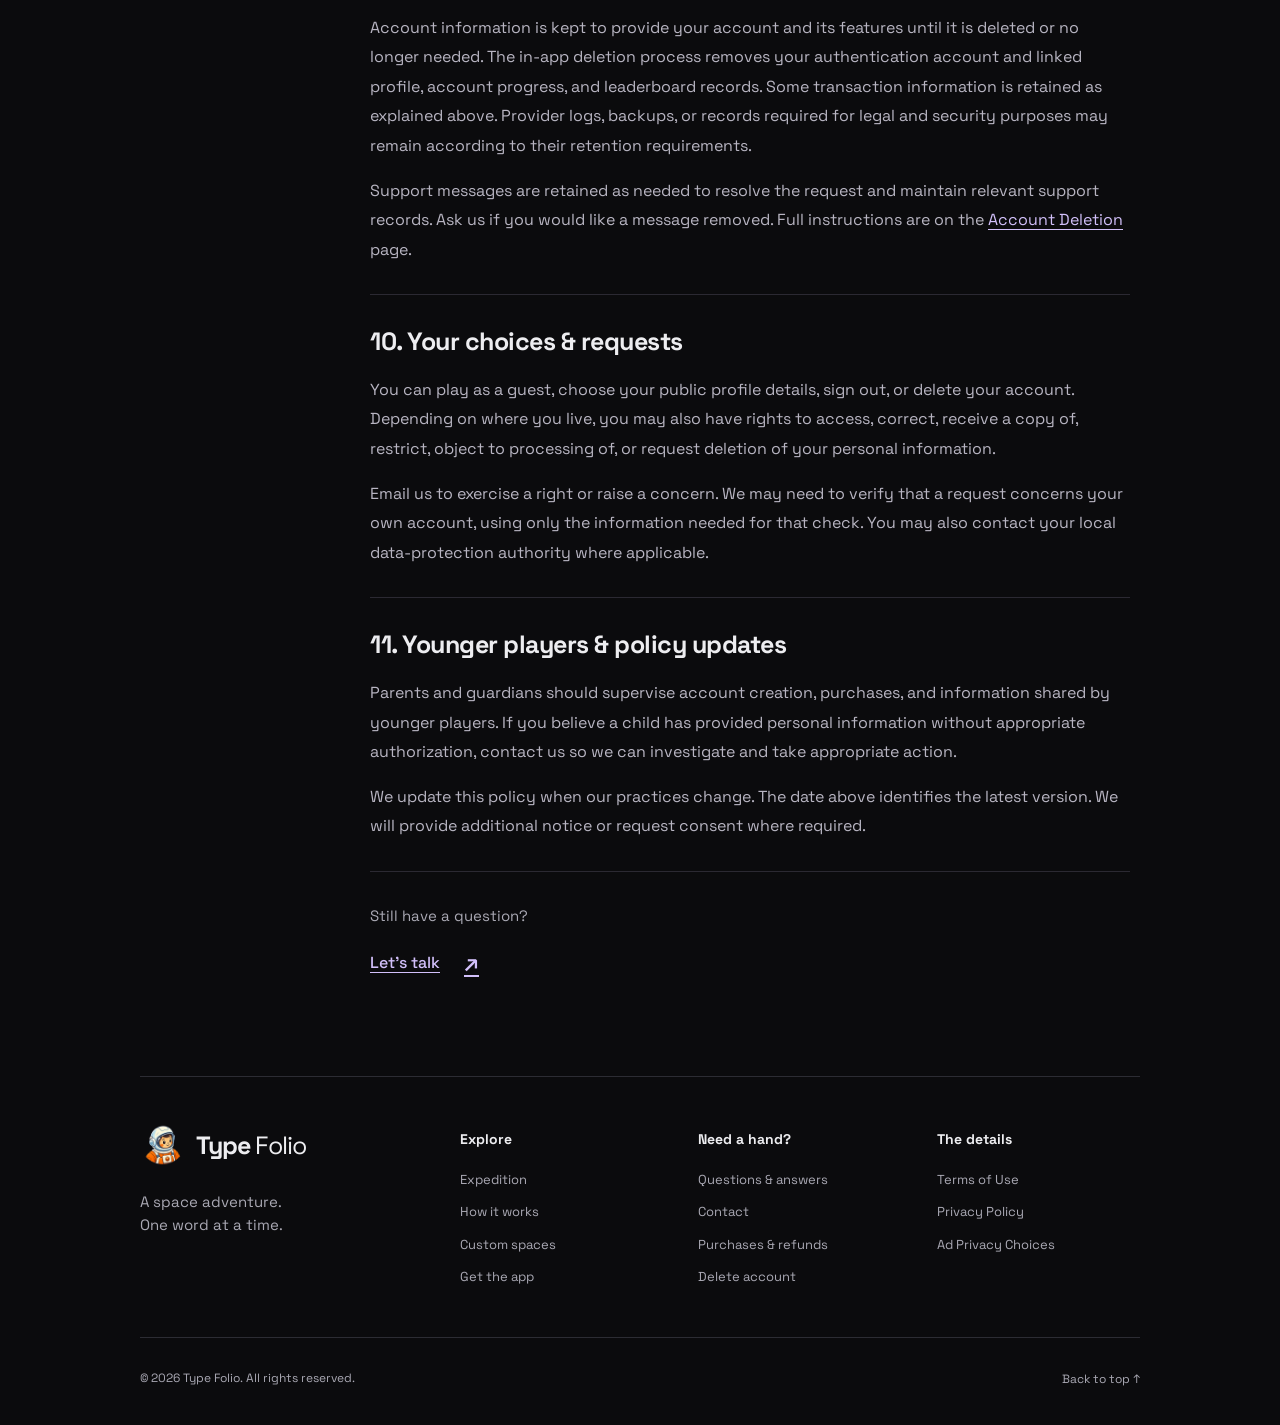
==== commit 7593ae71: "Added Contact form and Reset form." ====
--- a/privacy/index.html
+++ b/privacy/index.html
@@ -3,4 +3,4 @@
 <button class="menu-toggle" type="button" aria-expanded="false" aria-controls="main-nav" aria-label="Open navigation"><span></span><span></span></button>
 <nav class="main-nav" id="main-nav" aria-label="Main navigation"><a href="../index.html">Home</a><a href="../faq/">FAQ</a><a href="../privacy/" class="active" aria-current="page">Privacy</a><a href="../terms/">Terms</a><a href="../contact/">Contact</a></nav>
 <a class="button header-cta" href="../index.html#download">Coming soon <span aria-hidden="true">↗</span></a>
-</header></div><main class="container reading-main" id="main"><div class="legal-intro"><p class="eyebrow">YOUR SPACE. YOUR INFORMATION.</p><h1>Privacy Policy</h1><p>What Type Folio stores, why it is needed, and the choices you have over your account and information.</p><span class="legal-updated">Last updated <time datetime="2026-11-03">3 November 2026</time></span></div><div class="legal-layout"><nav class="legal-toc" aria-label="On this page"><span>ON THIS PAGE</span><a href="#overview">Who this policy covers</a><a href="#local-data">Information on your device</a><a href="#account-data">Accounts & cloud progress</a><a href="#public-profile">Public player information</a><a href="#purchase-data">Purchase records</a><a href="#website">Website & support messages</a><a href="#advertising">Advertising</a><a href="#use-and-sharing">Why information is processed</a><a href="#retention">Retention & deletion</a><a href="#choices">Your choices & requests</a><a href="#children-and-updates">Younger players & policy updates</a></nav><article class="legal-content"><aside class="legal-highlight"><span aria-hidden="true">✦</span><p><strong>Guest play stays on your device. Account play can sync.</strong>Signing in lets Type Folio save your progress online. Your public player identity and score can appear on the leaderboard; your email address is not a leaderboard field.</p></aside><section id="overview"><h2>1. Who this policy covers</h2><p>This policy covers the Type Folio app and website operated by the Type Folio developer. For privacy questions or requests, email <a href="mailto:support@typefolioapp.nazrin.codes">support@typefolioapp.nazrin.codes</a>.</p><p>The information processed depends on whether you play as a guest, sign in, make a purchase, or contact us.</p></section><section id="local-data"><h2>2. Information on your device</h2><p>The app stores game progress, scores, coin balance, custom spaces, preferences, and session information locally as needed to run the game. Guest records are not a cloud account backup. Device backups may also include app data, depending on your operating-system settings.</p><p>Removing the app or clearing its storage may delete local information. Signing out is different from deleting your account.</p></section><section id="account-data"><h2>3. Accounts & cloud progress</h2><p>When you create an account, Type Folio processes your account identifier, email address, authentication information, and chosen profile details. If you sign in with Apple or Google, we receive the information that provider makes available with your authorization. Apple may supply a private relay email address when you choose Hide My Email.</p><p>Account progress can include points, stars, completed missions, gameplay statistics, coin balance, purchase credits, achievements, and custom spaces with their words. We use this information to save your progress, synchronize supported account features, and operate the leaderboard.</p><p>Supabase provides authentication and database services for these features. Review <a href="https://supabase.com/privacy">Supabase’s Privacy Policy</a> for its handling of information.</p></section><section id="public-profile"><h2>4. Public player information</h2><p>The global leaderboard is viewable by guests and signed-in users. It may show your username or display name, selected avatar, points, and rank. Choose a player name you are comfortable making public. Your email and sign-in credentials are not displayed on the leaderboard.</p></section><section id="purchase-data"><h2>5. Purchase records</h2><p>Apple or Google processes payment through its store where purchases are supported. We do not receive your full payment-card details. Type Folio processes transaction identifiers, product identifiers, verification results, purchase environment, and credited coin amounts to validate purchases and prevent duplicate credit.</p><p>Verified purchase records can be retained after account deletion for transaction integrity and to prevent the same receipt being redeemed again. The deleted account’s user link is removed from those records; store transaction data may remain.</p></section><section id="website"><h2>6. Website & support messages</h2><p>This website does not use advertising cookies, analytics scripts, or a website login. Its page content, fonts, and illustrations are served as website files. Hosting infrastructure may process technical request information, such as IP addresses, requested URLs, and browser information, to deliver and secure the site.</p><p>Contact links open your email application. Nothing is sent until you send the email. We receive the address, message, and attachments you choose to send and use them to respond, investigate issues, and handle your request. Please leave out passwords, verification codes, and complete payment details.</p></section><section id="advertising"><h2>7. Advertising</h2><p>The current app’s rewarded-ad option is marked Coming Soon. It is not an active ad-viewing flow. This website does not serve ads. See <a href="../ad-privacy/">Ad Privacy Choices</a> for the current status and where future choices will be explained.</p><p>If advertising is enabled in a later release, the applicable data practices and consent choices will be described before or when that functionality becomes available.</p></section><section id="use-and-sharing"><h2>8. Why information is processed</h2><p>We use information to provide accounts and game features, keep progress consistent, verify purchases, protect the service from misuse, respond to support requests, and meet applicable legal obligations.</p><p>Information is processed by service providers needed for these functions, including our authentication and database provider, app stores, hosting provider, and email provider. We may disclose information where lawfully required or necessary to protect the service and its users. Service providers may process information in countries other than yours, subject to applicable safeguards.</p></section><section id="retention"><h2>9. Retention & deletion</h2><p>Account information is kept to provide your account and its features until it is deleted or no longer needed. The in-app deletion process removes your authentication account and linked profile, account progress, and leaderboard records. Some transaction information is retained as explained above. Provider logs, backups, or records required for legal and security purposes may remain according to their retention requirements.</p><p>Support messages are retained as needed to resolve the request and maintain relevant support records. Ask us if you would like a message removed. Full instructions are on the <a href="../delete-account/">Account Deletion</a> page.</p></section><section id="choices"><h2>10. Your choices & requests</h2><p>You can play as a guest, choose your public profile details, sign out, or delete your account. Depending on where you live, you may also have rights to access, correct, receive a copy of, restrict, object to processing of, or request deletion of your personal information.</p><p>Email us to exercise a right or raise a concern. We may need to verify that a request concerns your own account, using only the information needed for that check. You may also contact your local data-protection authority where applicable.</p></section><section id="children-and-updates"><h2>11. Younger players & policy updates</h2><p>Parents and guardians should supervise account creation, purchases, and information shared by younger players. If you believe a child has provided personal information without appropriate authorization, contact us so we can investigate and take appropriate action.</p><p>We update this policy when our practices change. The date above identifies the latest version. We will provide additional notice or request consent where required.</p></section><div class="legal-endnote"><p>Still have a question?</p><a class="text-link" href="../contact/">Let’s talk <span aria-hidden="true">↗</span></a></div></article></div></main><footer class="site-footer container"><div class="footer-main"><div class="footer-brand"><a class="brand" href="../index.html"><img src="../assets/icon.webp" width="42" height="42" alt=""><span>Type <b>Folio</b></span></a><p>A space adventure.<br>One word at a time.</p></div><div class="footer-links"><h2>Explore</h2><a href="../index.html#expedition">Expedition</a><a href="../index.html#how-it-works">How it works</a><a href="../index.html#custom-spaces">Custom spaces</a><a href="../index.html#download">Get the app</a></div><div class="footer-links"><h2>Need a hand?</h2><a href="../faq/">Questions & answers</a><a href="../contact/">Contact</a><a href="../purchases/">Purchases & refunds</a><a href="../delete-account/">Delete account</a></div><div class="footer-links"><h2>The details</h2><a href="../terms/">Terms of Use</a><a href="../privacy/">Privacy Policy</a><a href="../ad-privacy/">Ad Privacy Choices</a></div></div><div class="footer-bottom"><p>© <span id="year">2026</span> Type Folio. All rights reserved.</p><a href="#top">Back to top <span aria-hidden="true">↑</span></a></div></footer></body></html>+</header></div><main class="container reading-main" id="main"><div class="legal-intro"><p class="eyebrow">YOUR SPACE. YOUR INFORMATION.</p><h1>Privacy Policy</h1><p>What Type Folio stores, why it is needed, and the choices you have over your account and information.</p><span class="legal-updated">Last updated <time datetime="2026-11-03">3 November 2026</time></span></div><div class="legal-layout"><nav class="legal-toc" aria-label="On this page"><span>ON THIS PAGE</span><a href="#overview">Who this policy covers</a><a href="#local-data">Information on your device</a><a href="#account-data">Accounts & cloud progress</a><a href="#public-profile">Public player information</a><a href="#purchase-data">Purchase records</a><a href="#website">Website & support messages</a><a href="#advertising">Advertising</a><a href="#use-and-sharing">Why information is processed</a><a href="#retention">Retention & deletion</a><a href="#choices">Your choices & requests</a><a href="#children-and-updates">Younger players & policy updates</a></nav><article class="legal-content"><aside class="legal-highlight"><span aria-hidden="true">✦</span><p><strong>Guest play stays on your device. Account play can sync.</strong>Signing in lets Type Folio save your progress online. Your public player identity and score can appear on the leaderboard; your email address is not a leaderboard field.</p></aside><section id="overview"><h2>1. Who this policy covers</h2><p>This policy covers the Type Folio app and website operated by the Type Folio developer. For privacy questions or requests, email <a href="mailto:support@typefolioapp.nazrin.codes">support@typefolioapp.nazrin.codes</a>.</p><p>The information processed depends on whether you play as a guest, sign in, make a purchase, or contact us.</p></section><section id="local-data"><h2>2. Information on your device</h2><p>The app stores game progress, scores, coin balance, custom spaces, preferences, and session information locally as needed to run the game. Guest records are not a cloud account backup. Device backups may also include app data, depending on your operating-system settings.</p><p>Removing the app or clearing its storage may delete local information. Signing out is different from deleting your account.</p></section><section id="account-data"><h2>3. Accounts & cloud progress</h2><p>When you create an account, Type Folio processes your account identifier, email address, authentication information, and chosen profile details. If you sign in with Apple or Google, we receive the information that provider makes available with your authorization. Apple may supply a private relay email address when you choose Hide My Email.</p><p>Account progress can include points, stars, completed missions, gameplay statistics, coin balance, purchase credits, achievements, and custom spaces with their words. We use this information to save your progress, synchronize supported account features, and operate the leaderboard.</p><p>Supabase provides authentication and database services for these features. Review <a href="https://supabase.com/privacy">Supabase’s Privacy Policy</a> for its handling of information.</p></section><section id="public-profile"><h2>4. Public player information</h2><p>The global leaderboard is viewable by guests and signed-in users. It may show your username or display name, selected avatar, points, and rank. Choose a player name you are comfortable making public. Your email and sign-in credentials are not displayed on the leaderboard.</p></section><section id="purchase-data"><h2>5. Purchase records</h2><p>Apple or Google processes payment through its store where purchases are supported. We do not receive your full payment-card details. Type Folio processes transaction identifiers, product identifiers, verification results, purchase environment, and credited coin amounts to validate purchases and prevent duplicate credit.</p><p>Verified purchase records can be retained after account deletion for transaction integrity and to prevent the same receipt being redeemed again. The deleted account’s user link is removed from those records; store transaction data may remain.</p></section><section id="website"><h2>6. Website & support messages</h2><p>This website does not use advertising cookies, analytics scripts, or a website login. Its page content, fonts, and illustrations are served as website files. Hosting infrastructure may process technical request information, such as IP addresses, requested URLs, and browser information, to deliver and secure the site.</p><p>Our contact form collects your email address, optional name, selected topic, and message when you submit it. Cloudflare Turnstile processes technical browser and request information to protect the form from spam, and Resend delivers the message to our support inbox. We use your details to respond, investigate issues, and handle your request. You can also contact us by email, including attachments you choose to send. Please leave out passwords, verification codes, and complete payment details.</p></section><section id="advertising"><h2>7. Advertising</h2><p>The current app’s rewarded-ad option is marked Coming Soon. It is not an active ad-viewing flow. This website does not serve ads. See <a href="../ad-privacy/">Ad Privacy Choices</a> for the current status and where future choices will be explained.</p><p>If advertising is enabled in a later release, the applicable data practices and consent choices will be described before or when that functionality becomes available.</p></section><section id="use-and-sharing"><h2>8. Why information is processed</h2><p>We use information to provide accounts and game features, keep progress consistent, verify purchases, protect the service from misuse, respond to support requests, and meet applicable legal obligations.</p><p>Information is processed by service providers needed for these functions, including our authentication and database provider, app stores, hosting provider, and email provider. We may disclose information where lawfully required or necessary to protect the service and its users. Service providers may process information in countries other than yours, subject to applicable safeguards.</p></section><section id="retention"><h2>9. Retention & deletion</h2><p>Account information is kept to provide your account and its features until it is deleted or no longer needed. The in-app deletion process removes your authentication account and linked profile, account progress, and leaderboard records. Some transaction information is retained as explained above. Provider logs, backups, or records required for legal and security purposes may remain according to their retention requirements.</p><p>Support messages are retained as needed to resolve the request and maintain relevant support records. Ask us if you would like a message removed. Full instructions are on the <a href="../delete-account/">Account Deletion</a> page.</p></section><section id="choices"><h2>10. Your choices & requests</h2><p>You can play as a guest, choose your public profile details, sign out, or delete your account. Depending on where you live, you may also have rights to access, correct, receive a copy of, restrict, object to processing of, or request deletion of your personal information.</p><p>Email us to exercise a right or raise a concern. We may need to verify that a request concerns your own account, using only the information needed for that check. You may also contact your local data-protection authority where applicable.</p></section><section id="children-and-updates"><h2>11. Younger players & policy updates</h2><p>Parents and guardians should supervise account creation, purchases, and information shared by younger players. If you believe a child has provided personal information without appropriate authorization, contact us so we can investigate and take appropriate action.</p><p>We update this policy when our practices change. The date above identifies the latest version. We will provide additional notice or request consent where required.</p></section><div class="legal-endnote"><p>Still have a question?</p><a class="text-link" href="../contact/">Let’s talk <span aria-hidden="true">↗</span></a></div></article></div></main><footer class="site-footer container"><div class="footer-main"><div class="footer-brand"><a class="brand" href="../index.html"><img src="../assets/icon.webp" width="42" height="42" alt=""><span>Type <b>Folio</b></span></a><p>A space adventure.<br>One word at a time.</p></div><div class="footer-links"><h2>Explore</h2><a href="../index.html#expedition">Expedition</a><a href="../index.html#how-it-works">How it works</a><a href="../index.html#custom-spaces">Custom spaces</a><a href="../index.html#download">Get the app</a></div><div class="footer-links"><h2>Need a hand?</h2><a href="../faq/">Questions & answers</a><a href="../contact/">Contact</a><a href="../purchases/">Purchases & refunds</a><a href="../delete-account/">Delete account</a></div><div class="footer-links"><h2>The details</h2><a href="../terms/">Terms of Use</a><a href="../privacy/">Privacy Policy</a><a href="../ad-privacy/">Ad Privacy Choices</a></div></div><div class="footer-bottom"><p>© <span id="year">2026</span> Type Folio. All rights reserved.</p><a href="#top">Back to top <span aria-hidden="true">↑</span></a></div></footer></body></html>
--- a/site-pages.css
+++ b/site-pages.css
@@ -5,9 +5,32 @@
 .site-footer{padding-top:90px;padding-bottom:30px;margin-top:80px;border-top:1px solid var(--line)}.footer-main{display:grid;grid-template-columns:1.4fr 1fr 1fr 1fr;gap:35px;padding-bottom:50px}.footer-brand p{font-size:15px;margin-top:17px}.footer-links h2{font-size:14px;line-height:1.4;letter-spacing:0;margin:8px 0 20px}.footer-links a{display:block;font-size:13px;color:var(--muted);margin-top:13px;line-height:1.5}.footer-links a:hover{color:var(--lilac)}.footer-bottom{border-top:1px solid var(--line);padding-top:25px;display:flex;align-items:center;justify-content:space-between;gap:20px;font-size:12px}.footer-bottom p{font-size:12px}.footer-bottom>a{padding:8px 0;color:var(--muted)}
 /* Quiet reading surfaces, including system light-mode environments. */
 .reading-page{color-scheme:dark;background:#0b0b0d;color:#ededf0}.reading-main.container{width:min(100% - 64px,1120px);overflow:visible}.legal-intro{padding:76px 0 48px;max-width:800px}.legal-intro .eyebrow{color:#bcb0e8;margin-bottom:23px;font-size:11px}.legal-intro h1{font-size:clamp(43px,6vw,68px);line-height:1.08;letter-spacing:-3px;margin:0}.legal-intro>p:not(.eyebrow){max-width:700px;font-size:19px;line-height:1.7;margin-top:25px;color:#b7b4c2}.legal-updated{display:inline-flex;gap:6px;flex-wrap:wrap;font-size:12px;color:#9590a5;margin-top:24px}.legal-layout{display:grid;grid-template-columns:220px minmax(0,1fr);gap:70px;align-items:start}.legal-toc{position:sticky;top:30px;display:flex;flex-direction:column;gap:15px;padding:24px;background:#15151b;border:1px solid #33303e;border-radius:22px}.legal-toc>span{font-size:10px;font-weight:700;letter-spacing:1.2px;color:#aaa1c0;margin-bottom:7px}.legal-toc>a{font-size:13px;line-height:1.5;color:#bab3cb}.legal-toc>a:hover,.legal-toc>a[aria-current=location]{color:#e2d5ff;text-decoration:underline;text-underline-offset:4px}.legal-content{min-width:0;max-width:760px}.legal-highlight{display:flex;gap:16px;background:#221d2c;border:1px solid #493b61;border-radius:22px;padding:23px 25px;margin-bottom:38px}.legal-highlight>span{color:#c5aff7;font-size:25px;line-height:1.3}.legal-highlight p{font-size:15px;line-height:1.75;color:#c2b8d5}.legal-highlight strong{display:block;color:#e0d2ff;margin-bottom:5px}.legal-content section{padding-bottom:30px;margin-bottom:30px;border-bottom:1px solid #2b2932;scroll-margin-top:30px}.legal-content h2{font-size:25px;line-height:1.3;letter-spacing:-.5px;font-weight:700;margin-bottom:17px}.legal-content h3{font-size:18px;letter-spacing:-.3px;line-height:1.5;margin-top:25px;margin-bottom:10px}.legal-content section p,.legal-content li{font-family:Space,Arial,sans-serif;font-size:16px;line-height:1.85;color:#b8b5c2}.legal-content section p+p{margin-top:15px}.legal-content ul,.legal-content ol{padding-left:24px;margin:14px 0 20px}.legal-content li+li{margin-top:12px}.legal-content strong{font-weight:600;color:#ddd8e7}.legal-content a,.contact-note a{text-decoration:underline;text-underline-offset:4px;color:#d2c0fa;overflow-wrap:anywhere}.legal-content a:hover,.contact-note a:hover{color:#eadeff}.legal-endnote{padding:2px 0 16px}.legal-endnote p{font-size:15px;margin-bottom:8px}.reading-page .site-footer{margin-top:70px;padding-top:45px}
-/* Contact is an explicit email handoff, with no simulated form submission. */
+/* Contact form and direct email fallback. */
 .contact-layout{display:grid;grid-template-columns:.85fr 1.15fr;gap:80px;align-items:start}.contact-copy{padding-top:25px}.contact-copy .eyebrow{font-size:10px;margin-bottom:24px}.contact-copy h2{font-size:39px;line-height:1.15;letter-spacing:-1.6px;margin-bottom:25px}.contact-copy>p:not(.eyebrow){font-size:17px;margin-top:17px}.contact-quicklinks{margin-top:32px;border-top:1px solid var(--line)}.contact-quicklinks>a{display:flex;justify-content:space-between;border-bottom:1px solid var(--line);padding:17px 0;font-size:15px;color:#d0c4ef}.contact-card{background:#19171f;border:1px solid #37303f;border-radius:28px;padding:38px;position:relative}.contact-symbol{width:46px;height:46px;display:grid;place-items:center;border-radius:50%;background:#332b42;color:#d6c6ff;font-size:24px;margin-bottom:28px}.contact-card .eyebrow{font-size:10px;margin-bottom:15px}.contact-card h2{font-size:39px;letter-spacing:-1.5px}.contact-card>p:not(.eyebrow){font-size:15px;margin-top:20px}.contact-topics{display:grid;grid-template-columns:1fr 1fr;gap:10px;margin-top:28px}.contact-topics a{display:flex;align-items:center;justify-content:space-between;gap:10px;border:1px solid #4d435e;border-radius:12px;padding:16px;font-size:13px;background:#292331;color:#e7dcfa}.contact-topics a:hover{background:#3b2f4a}.contact-email{overflow-wrap:anywhere}.contact-email a{color:#d9c6ff;text-decoration:underline;text-underline-offset:5px}.contact-card>.contact-note{font-size:12px!important;line-height:1.7;color:#a8a0b4}
 @media(max-width:1100px){.site-header.container{gap:15px;width:calc(100% - 48px)}.main-nav a{padding:10px 12px;font-size:13px}.header-cta{font-size:12px;padding:12px 17px;gap:12px}.site-header .brand{font-size:23px}.site-header .brand img{width:42px;height:42px}.legal-layout{grid-template-columns:185px minmax(0,1fr);gap:35px}.legal-toc{padding:22px 18px}.contact-layout{gap:35px}.float-orbit{left:0;top:65px}.float-words{bottom:100px}.side-phone{width:220px}.phone-left{transform:translateX(calc(-50% - 210px)) rotate(-10deg)}.phone-right{transform:translateX(calc(-50% + 210px)) rotate(10deg)}}
 @media(max-width:850px){.header-cta{display:none}.main-nav a{font-size:12px;padding:10px 12px}.home-hero h1{font-size:68px;letter-spacing:-3.7px}.hero-stage{height:690px}.phone-center{width:280px}.side-phone{width:213px;top:90px}.phone-left{transform:translateX(calc(-50% - 191px)) rotate(-9deg)}.phone-right{transform:translateX(calc(-50% + 191px)) rotate(9deg)}.floating-card{padding:13px 16px}.floating-card strong{font-size:14px}.floating-card div>span{font-size:10px}.float-orbit{top:30px}.float-words{bottom:60px}.footer-main{grid-template-columns:repeat(3,minmax(0,1fr));gap:30px}.footer-brand{grid-column:1/-1}.contact-layout{grid-template-columns:1fr;gap:35px}.contact-copy{padding:0}.contact-copy h2 br{display:none}.legal-layout{gap:28px}.reading-main.container{width:calc(100% - 48px)}}
 @media(max-width:640px){html{scroll-padding-top:25px}.header-shell{margin:8px 8px 0;border-radius:23px}.site-header.container{width:calc(100% - 32px);min-height:82px;z-index:35}.site-header .brand{font-size:23px;gap:8px}.site-header .brand img{width:41px;height:41px}.menu-toggle{display:flex;width:42px;height:42px;align-items:center;justify-content:center;flex-direction:column;gap:5px;border-radius:50%;border:1px solid #5c506f;background:#2b2338;color:#daccf7;z-index:36;flex-shrink:0}.menu-toggle>span{width:17px;height:2px;background:currentColor;transition:transform .2s}.menu-toggle[aria-expanded=true]>span:first-child{transform:translateY(3.5px) rotate(45deg)}.menu-toggle[aria-expanded=true]>span:last-child{transform:translateY(-3.5px) rotate(-45deg)}.main-nav{display:none;position:absolute;top:73px;left:0;right:0;padding:12px;flex-direction:column;border-radius:23px;background:#24202d;border-color:#51445f;box-shadow:0 18px 40px #0008;gap:4px}.main-nav.is-open{display:flex}.main-nav a{font-size:17px;padding:12px 18px}.home-hero.container{width:calc(100% - 40px)}.hero-copy{padding-top:38px}.hero-eyebrow{font-size:8px;padding:7px 11px;letter-spacing:1px;margin-bottom:22px}.home-hero h1{font-size:clamp(38px,9vw,58px);line-height:1.1;letter-spacing:-2.6px}.highlight:after{height:8px;bottom:2px}.hero-description{font-size:17px;margin:23px auto 20px;max-width:350px}.hero-actions{gap:8px;flex-direction:column}.hero-actions .button{font-size:14px;padding:14px 22px}.hero-actions .text-link{font-size:13px}.platform-note{font-size:10px;margin-top:16px}.hero-stage{height:570px;margin-top:43px}.phone-center{width:224px;padding:5px;border-radius:32px}.phone-center img{border-radius:25px}.side-phone{width:176px;top:56px;padding:5px;border-radius:29px}.side-phone img{border-radius:22px}.phone-left{transform:translateX(calc(-50% - 132px)) rotate(-9deg)}.phone-right{transform:translateX(calc(-50% + 132px)) rotate(9deg)}.stage-phone .island{top:10px;height:17px}.side-phone .island{height:13px;width:25%}.stage-orbit-one{width:630px;height:220px}.stage-orbit-two{width:730px;height:300px}.floating-card{padding:10px 13px;border-radius:16px;gap:8px}.floating-card strong{font-size:12px}.floating-card div>span{font-size:9px}.round-symbol{width:31px;height:31px;font-size:22px}.float-orbit{left:0;top:280px}.float-words{right:0;bottom:20px}.float-words img{width:34px;height:34px}.home-hero+.showcase{margin-top:25px}.site-footer{padding-top:35px;margin-top:50px}.footer-main{grid-template-columns:1fr 1fr;gap:30px 20px;padding-bottom:30px}.footer-brand p{font-size:13px;margin-top:13px}.footer-links h2{font-size:13px;margin-bottom:15px}.footer-links a{font-size:12px;margin-top:12px}.footer-bottom{align-items:flex-start;font-size:10px;gap:10px}.footer-bottom p{font-size:10px}.footer-bottom>a{padding:0;white-space:nowrap}.reading-main.container{width:calc(100% - 40px)}.legal-intro{padding:46px 0 30px}.legal-intro h1{font-size:43px;letter-spacing:-2px}.legal-intro .eyebrow{font-size:9px;letter-spacing:1.5px;margin-bottom:20px}.legal-intro>p:not(.eyebrow){font-size:17px;margin-top:20px}.legal-layout{grid-template-columns:1fr;gap:29px}.legal-toc{position:static;display:grid;grid-template-columns:1fr 1fr;gap:14px 18px;padding:22px}.legal-toc>span{grid-column:1/-1}.legal-toc>a{font-size:12px}.legal-highlight{padding:21px 20px;gap:12px;margin-bottom:29px}.legal-highlight p{font-size:14px}.legal-content h2{font-size:23px}.legal-content section p,.legal-content li{font-size:15px}.legal-content section{margin-bottom:26px;padding-bottom:26px}.reading-page .site-footer{padding-top:35px;margin-top:40px}.contact-copy h2{font-size:32px}.contact-copy>p:not(.eyebrow){font-size:15px}.contact-card{padding:26px 22px;border-radius:23px}.contact-card h2{font-size:34px}.contact-topics{gap:8px}.contact-topics a{font-size:12px;padding:14px 11px}.contact-email a{font-size:14px}}
 @media(prefers-reduced-motion:reduce){.main-nav a,.menu-toggle>span{transition:none}}
+
+/* Protected contact form: consistent with the dark reading pages. */
+.contact-form{display:grid;gap:21px;margin-top:30px;min-width:0}
+.contact-field{display:grid;gap:9px;min-width:0}
+.contact-field label{font-size:14px;font-weight:600;color:#ede7f7}
+.contact-field label span{color:#a8a0b4;font-weight:400;font-size:12px}
+.contact-field input,.contact-field select,.contact-field textarea{box-sizing:border-box;width:100%;min-width:0;border:1px solid #51465f;border-radius:12px;background:#111016;color:#f2eef8;padding:14px 15px;font:inherit;font-size:16px;line-height:1.5;transition:border-color .15s,box-shadow .15s}
+.contact-field input::placeholder,.contact-field textarea::placeholder{color:#898093}
+.contact-field textarea{resize:vertical;min-height:160px}
+.contact-field select{appearance:none;-webkit-appearance:none;min-height:54px;padding-right:42px;background-image:linear-gradient(45deg,transparent 50%,#d2c0fa 50%),linear-gradient(135deg,#d2c0fa 50%,transparent 50%);background-position:calc(100% - 21px) 24px,calc(100% - 15px) 24px;background-size:6px 6px;background-repeat:no-repeat}
+.contact-field input:focus-visible,.contact-field select:focus-visible,.contact-field textarea:focus-visible{outline:2px solid #cbb7fa;outline-offset:3px;border-color:#cbb7fa}
+.contact-field small,.contact-help{font-size:12px!important;line-height:1.65;color:#b6acc4}
+.contact-honeypot{position:absolute;width:1px;height:1px;overflow:hidden;clip-path:inset(50%);white-space:nowrap}
+.contact-verification{min-width:0}.contact-verification .contact-help{margin-top:8px}
+.contact-retry{display:inline-block;border:0;background:transparent;color:#d2c0fa;padding:8px 0;font:inherit;font-size:13px;text-decoration:underline;text-underline-offset:4px;cursor:pointer}
+.contact-retry[hidden]{display:none}
+.contact-submit{justify-self:start;min-height:48px;border:1px solid transparent;background:#bdb0f3;color:#191421;padding:13px 22px;gap:22px;cursor:pointer;font:inherit;font-size:15px;border-radius:99px}
+.contact-submit:hover:not(:disabled){background:#d0c5fc}.contact-submit:disabled{opacity:.5;cursor:not-allowed}
+.contact-submit:focus-visible,.contact-retry:focus-visible{outline:2px solid #cbb7fa;outline-offset:4px}
+.contact-status{font-size:14px!important;line-height:1.65;color:#d6c6ff;overflow-wrap:anywhere}
+.contact-status:empty{display:none}.contact-status[data-state=success]{color:#8ce0b9}.contact-status[data-state=error]{color:#ffb7c7}
+.contact-card .contact-email{font-size:13px!important}.contact-card .contact-email a{font-size:inherit}
+@media(prefers-reduced-motion:reduce){.contact-field input,.contact-field select,.contact-field textarea{transition:none}}
